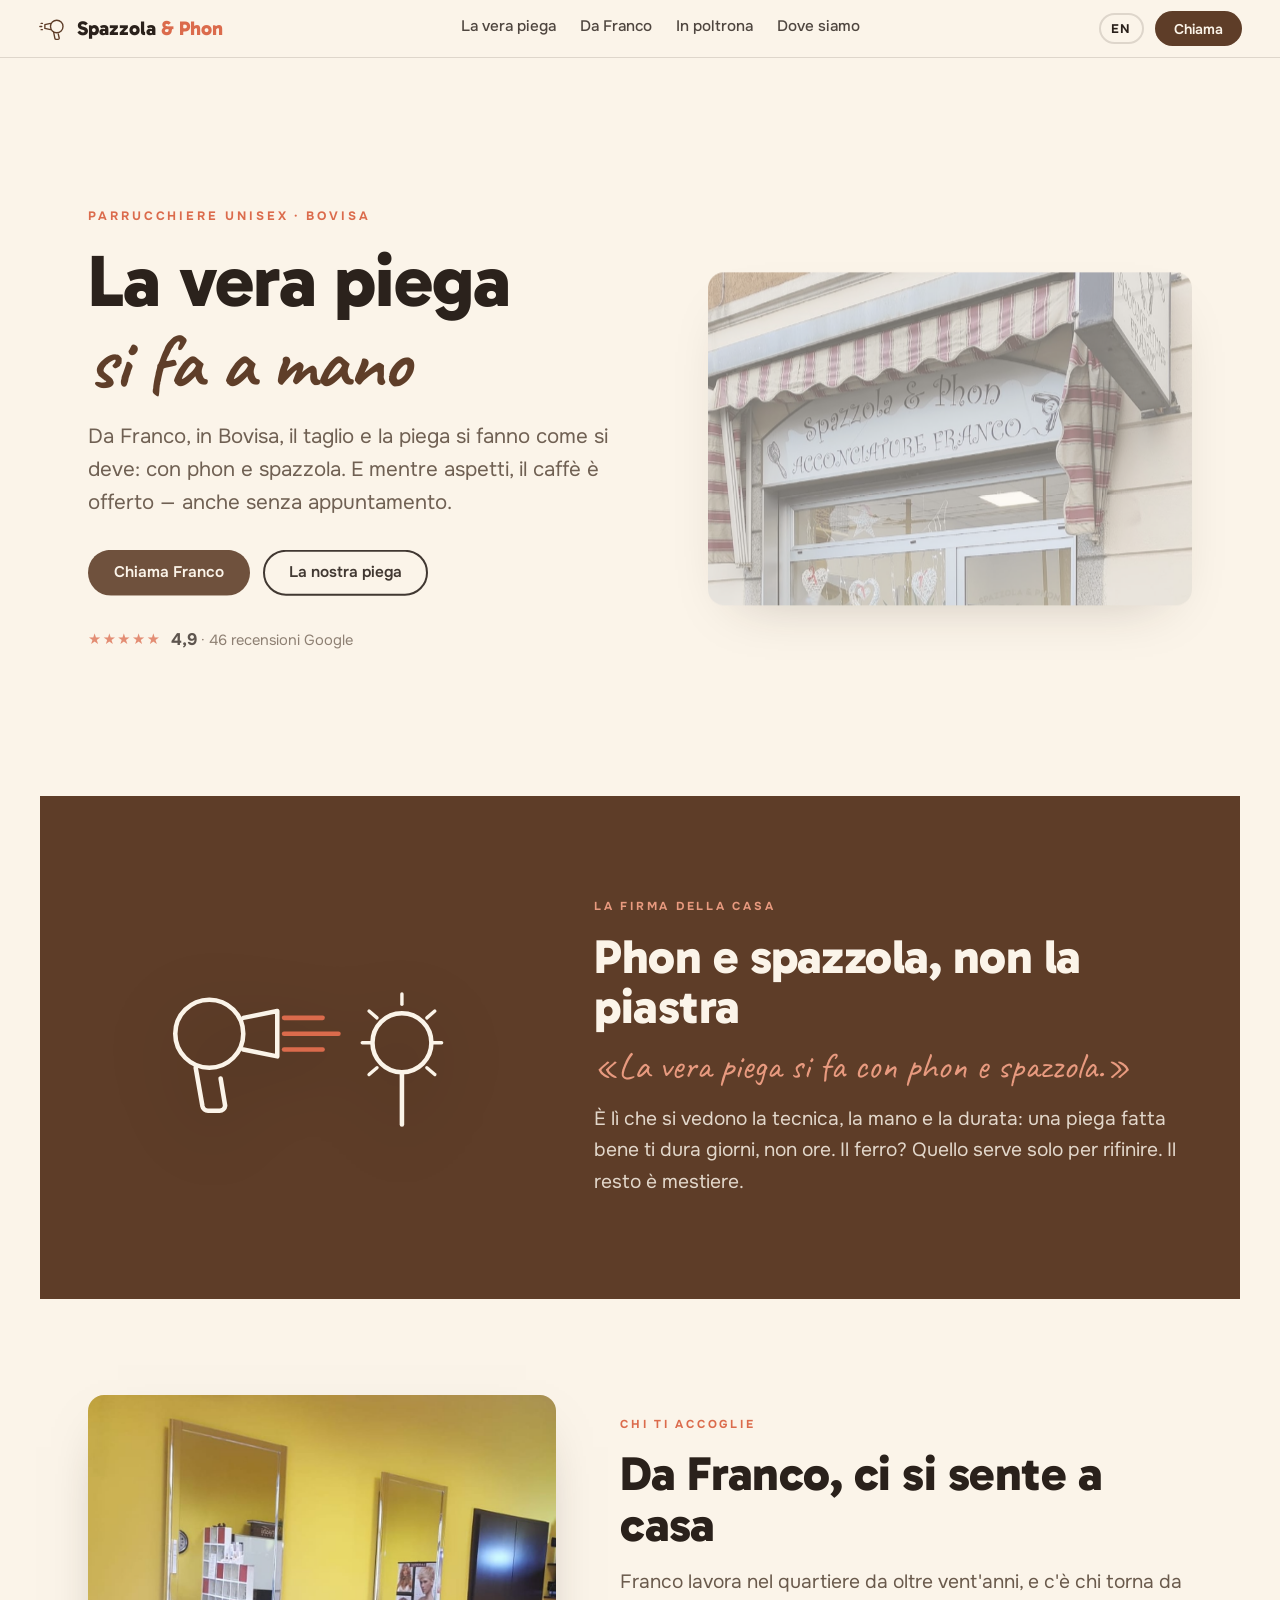
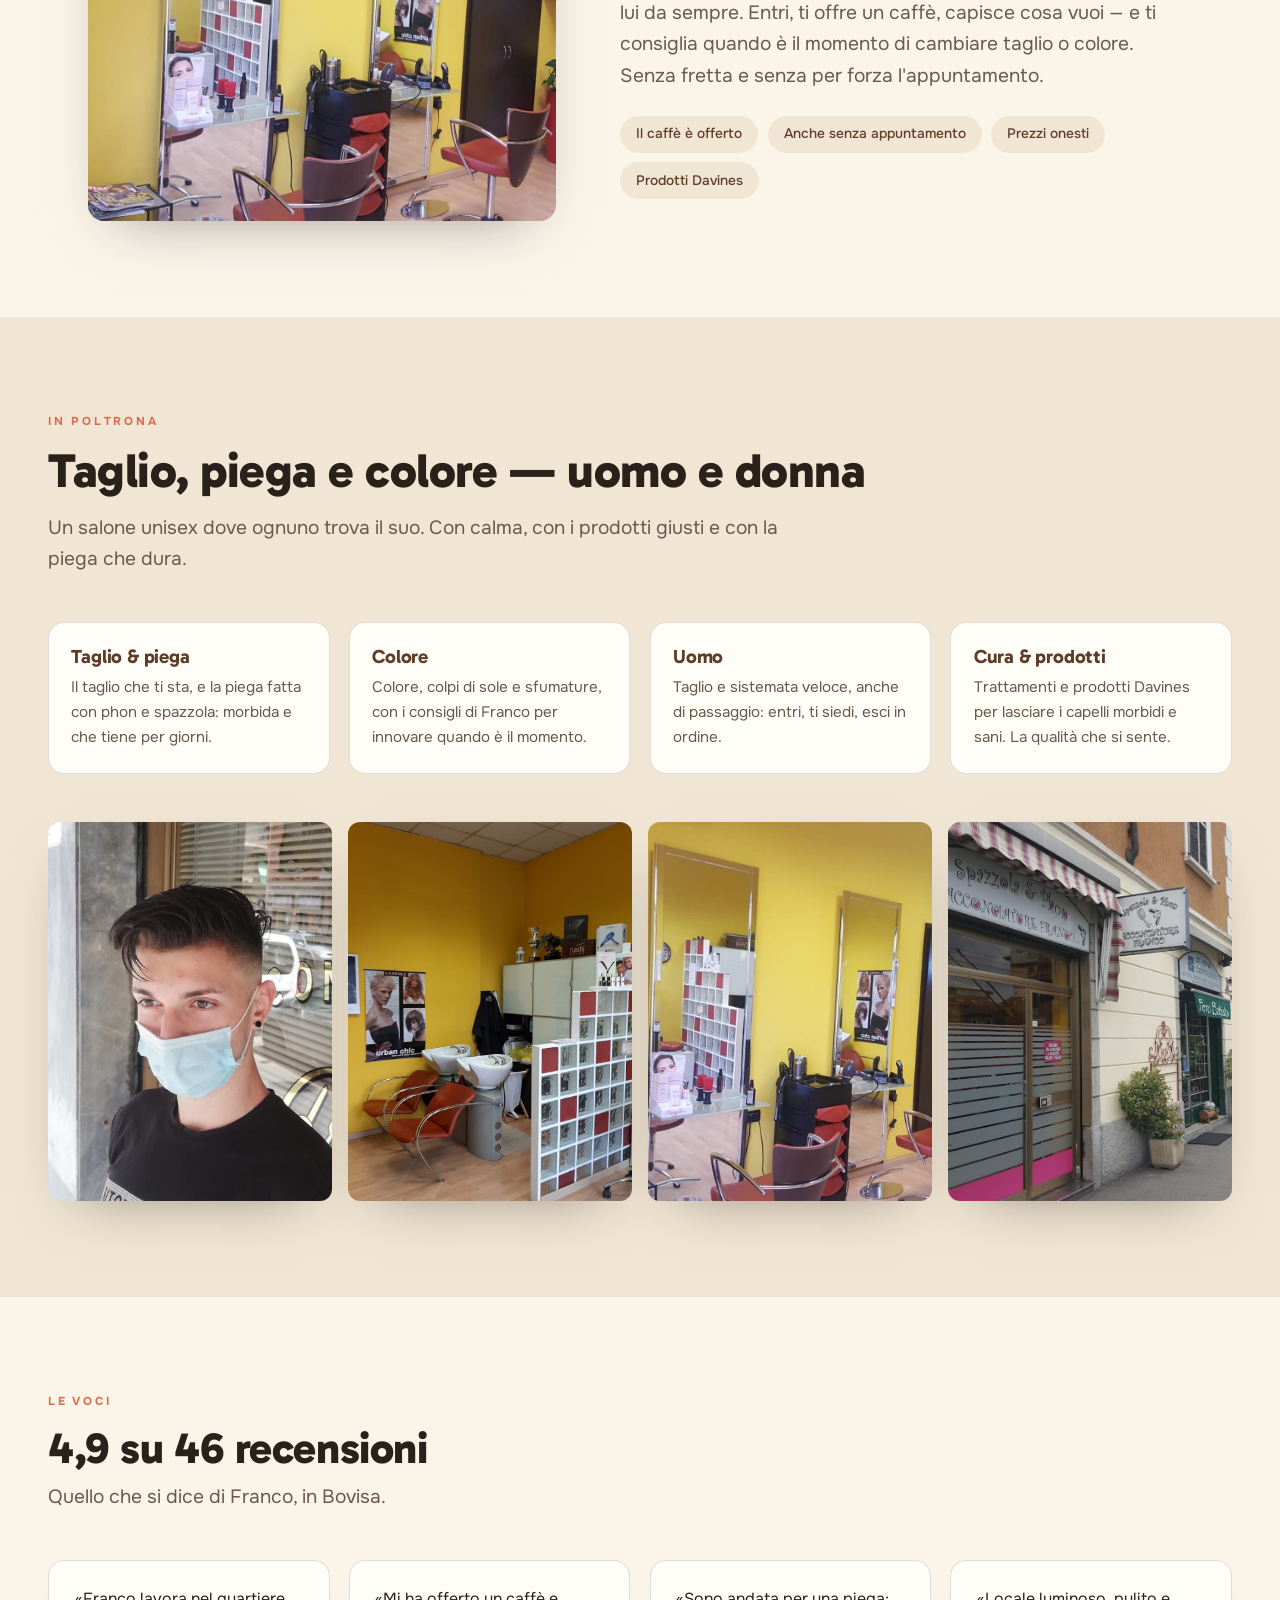
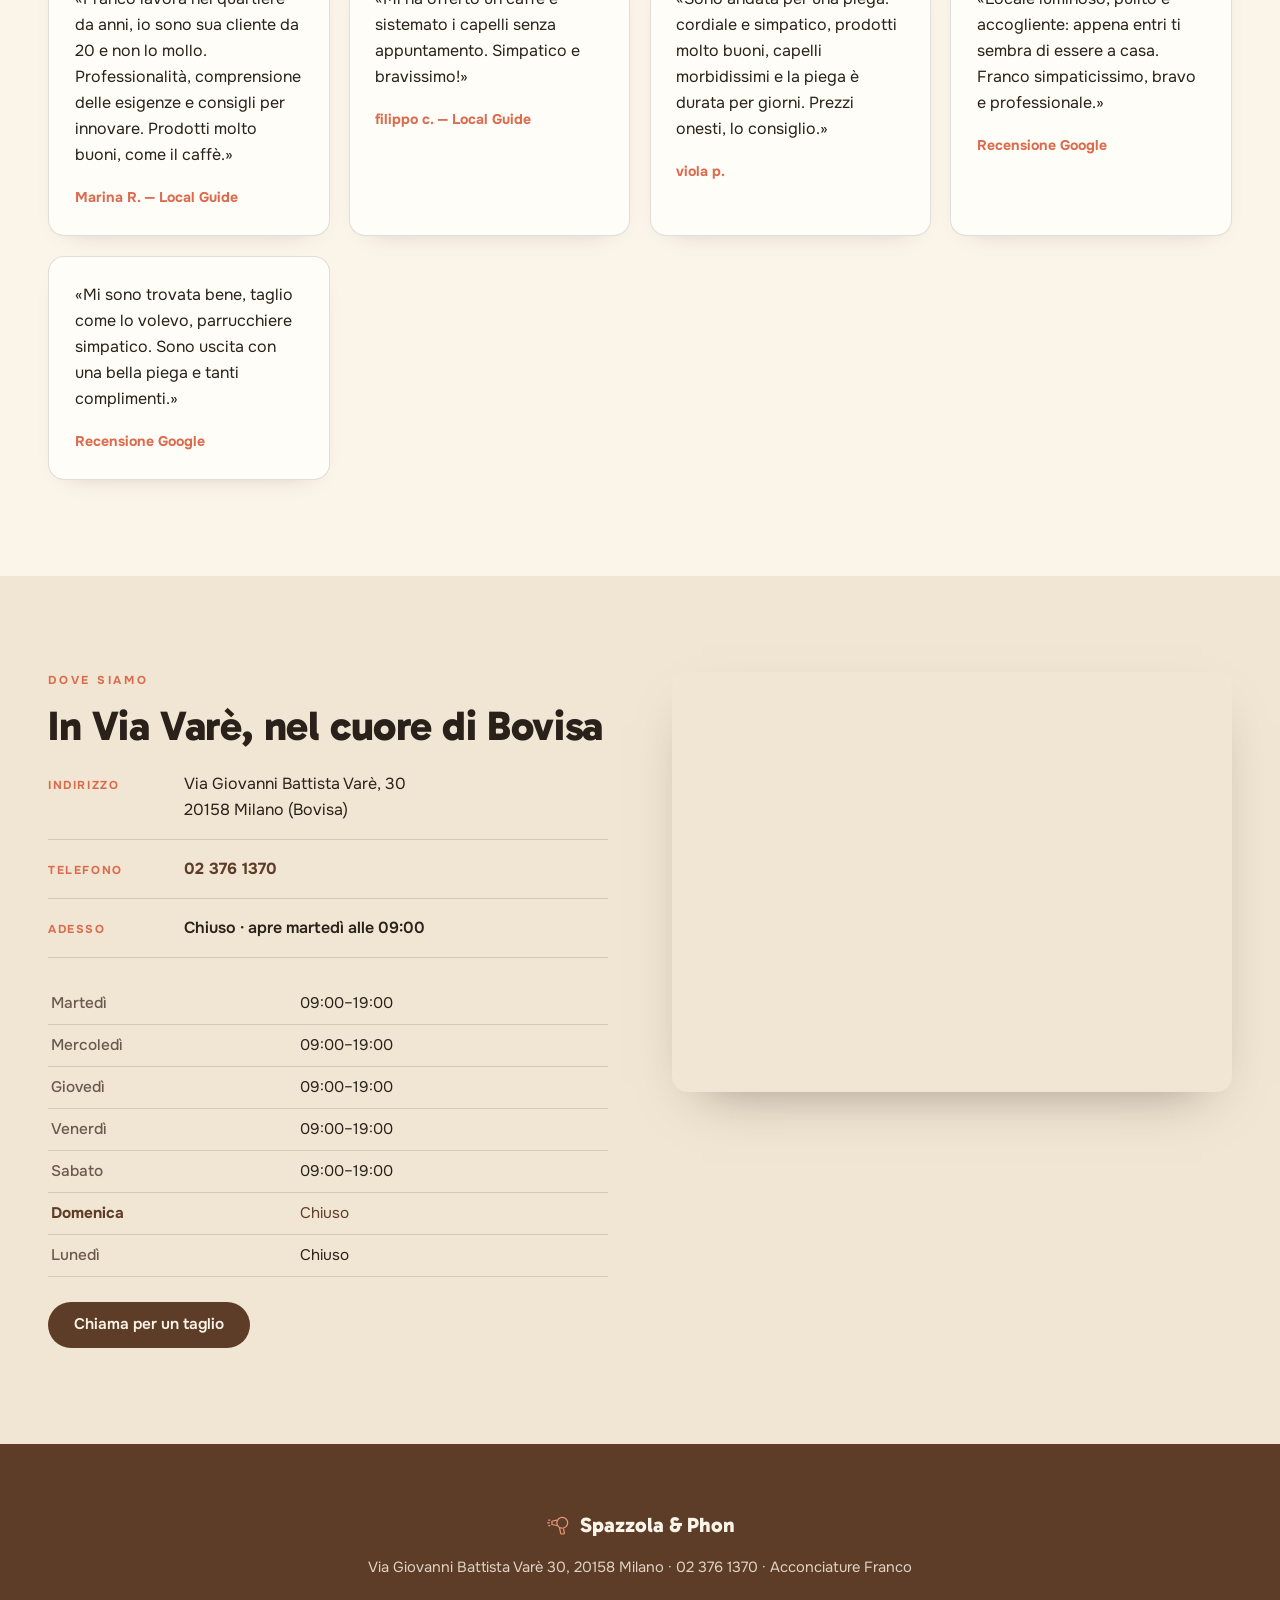
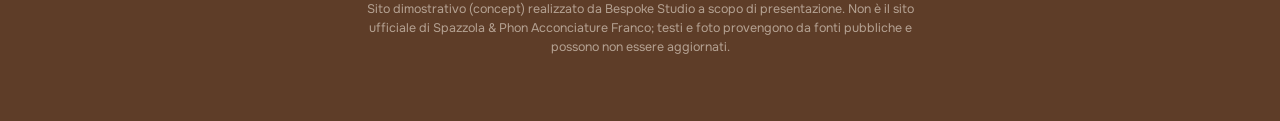
==== index.html @ 729c8039 "Spazzola & Phon Acconciature Franco — parrucchiere Bovisa (concept demo) La vera piega si fa con pho" ====
<!doctype html>
<html lang="it">
<head>
<meta charset="utf-8">
<meta name="viewport" content="width=device-width, initial-scale=1">
<title>Spazzola & Phon — Acconciature Franco · parrucchiere in Bovisa</title>
<meta name="description" content="Da Franco, in Bovisa: la vera piega si fa con phon e spazzola. Taglio, piega e colore uomo e donna, prodotti Davines, un caffè offerto e nessun bisogno di appuntamento. Via Varè 30, Milano.">
<meta name="theme-color" content="#5E3D28">
<link rel="canonical" href="https://rotenzark.github.io/spazzola-e-phon/">
<link rel="icon" href="img/favicon.svg" type="image/svg+xml">
<link rel="icon" href="img/favicon-32.png" sizes="32x32">
<link rel="apple-touch-icon" href="img/apple-touch-icon.png">
<meta property="og:type" content="business.business">
<meta property="og:title" content="Spazzola & Phon — Acconciature Franco">
<meta property="og:description" content="La vera piega si fa con phon e spazzola. Taglio, piega e colore in Bovisa, con un caffè offerto.">
<meta property="og:image" content="img/og-image.jpg">
<meta property="og:locale" content="it_IT">
<script type="application/ld+json">
{
  "@context":"https://schema.org","@type":"HairSalon","name":"Spazzola & Phon Acconciature Franco",
  "description":"Salone da parrucchiere unisex in Bovisa: taglio, piega e colore, prodotti Davines. La vera piega fatta con phon e spazzola.",
  "url":"https://rotenzark.github.io/spazzola-e-phon/","telephone":"+390237611370","image":"https://rotenzark.github.io/spazzola-e-phon/img/og-image.jpg","priceRange":"€€",
  "address":{"@type":"PostalAddress","streetAddress":"Via Giovanni Battista Varè 30","addressLocality":"Milano","postalCode":"20158","addressCountry":"IT"},
  "aggregateRating":{"@type":"AggregateRating","ratingValue":"4.9","reviewCount":"46"},
  "openingHoursSpecification":[{"@type":"OpeningHoursSpecification","dayOfWeek":["Tuesday","Wednesday","Thursday","Friday","Saturday"],"opens":"09:00","closes":"19:00"}]
}
</script>
<link rel="preconnect" href="https://fonts.googleapis.com">
<link rel="preconnect" href="https://fonts.gstatic.com" crossorigin>
<link href="https://fonts.googleapis.com/css2?family=Gabarito:wght@500;600;700;800&family=Caveat:wght@600;700&family=Onest:wght@400;500;600&display=swap" rel="stylesheet">
<link rel="stylesheet" href="css/styles.css?v=1">
</head>
<body>

<!-- INTRO -->
<div id="intro" class="intro" aria-hidden="true">
  <div class="intro__inner">
    <svg class="intro__phon" viewBox="0 0 48 48" fill="none" stroke="currentColor" stroke-width="1.8" stroke-linecap="round" stroke-linejoin="round" aria-hidden="true"><circle cx="30" cy="20" r="10"/><path d="M20 15 l-9 2 v6 l9 2"/><path d="M25 29 l2 10 a2 2 0 0 0 2 1.6 h3 a2 2 0 0 0 2 -1.8 l-1.6 -7"/><path d="M7 15 h-2 M6 20 h-3 M7 25 h-2"/></svg>
    <span class="intro__word">Spazzola &amp; Phon</span>
    <span class="intro__sub">Acconciature Franco · Bovisa</span>
  </div>
</div>

<!-- HEADER -->
<header class="site-header">
  <a class="brand" href="#top" aria-label="Spazzola & Phon — home">
    <svg class="brand__mark" viewBox="0 0 48 48" fill="none" stroke="currentColor" stroke-width="2.2" stroke-linecap="round" stroke-linejoin="round" aria-hidden="true"><circle cx="30" cy="20" r="10"/><path d="M20 15 l-9 2 v6 l9 2"/><path d="M25 29 l2 10 a2 2 0 0 0 2 1.6 h3 a2 2 0 0 0 2 -1.8 l-1.6 -7"/><path d="M7 15 h-2 M6 20 h-3 M7 25 h-2"/></svg>
    <span class="brand__name">Spazzola <em>&amp; Phon</em></span>
  </a>
  <nav id="mainNav" class="site-nav" aria-label="Principale">
    <a href="#piega" data-i18n="nav.piega">La vera piega</a>
    <a href="#franco" data-i18n="nav.franco">Da Franco</a>
    <a href="#poltrona" data-i18n="nav.poltrona">In poltrona</a>
    <a href="#dove" data-i18n="nav.dove">Dove siamo</a>
  </nav>
  <div class="site-header__actions">
    <button id="langToggle" class="lang" type="button" aria-label="Switch to English">EN</button>
    <a class="btn btn--primary" href="tel:+390237611370" data-i18n="cta.chiama">Chiama</a>
    <button id="burger" class="burger" type="button" aria-label="Menu" aria-controls="mainNav" aria-expanded="false"><span></span><span></span><span></span></button>
  </div>
</header>

<main id="top">

  <!-- HERO -->
  <section class="hero" aria-labelledby="hero-title">
    <div class="hero__text">
      <p class="hero__eyebrow reveal-hero" data-i18n="hero.eyebrow">Parrucchiere unisex · Bovisa</p>
      <h1 id="hero-title" class="hero__title reveal-hero">
        <span data-i18n="hero.t1">La vera piega</span>
        <em data-i18n="hero.t2">si fa a mano</em>
      </h1>
      <p class="hero__lead reveal-hero" data-i18n="hero.lead">Da Franco, in Bovisa, il taglio e la piega si fanno come si deve: con phon e spazzola. E mentre aspetti, il caffè è offerto — anche senza appuntamento.</p>
      <div class="hero__cta reveal-hero">
        <a class="btn btn--primary" href="tel:+390237611370" data-i18n="hero.cta1">Chiama Franco</a>
        <a class="btn btn--ghost" href="#piega" data-i18n="hero.cta2">La nostra piega</a>
      </div>
      <div class="hero__badge reveal-hero" aria-label="Valutazione Google 4,9 su 5">
        <span class="hero__stars" aria-hidden="true">★★★★★</span>
        <span><strong>4,9</strong> · 46 recensioni Google</span>
      </div>
    </div>
    <figure class="hero__photo reveal-hero">
      <img src="img/hero.jpg" alt="La facciata di Spazzola & Phon Acconciature Franco, con la tendina a righe" width="1600" height="1050">
    </figure>
  </section>

  <!-- LA VERA PIEGA — firma -->
  <section id="piega" class="piega" aria-labelledby="piega-title">
    <div class="piega__art" aria-hidden="true">
      <svg class="tools" viewBox="0 0 300 200" role="img">
        <!-- spazzola (round brush) a destra -->
        <g class="tools__brush" fill="none" stroke="var(--cream)" stroke-width="4" stroke-linecap="round" stroke-linejoin="round">
          <circle cx="232" cy="96" r="26"/>
          <path d="M232 122 l0 46"/>
          <g stroke-width="3">
            <path d="M232 62 v-9"/><path d="M254 74 l7 -6"/><path d="M258 96 h9"/><path d="M254 118 l7 6"/><path d="M210 74 l-7 -6"/><path d="M206 96 h-9"/><path d="M210 118 l-7 6"/>
          </g>
        </g>
        <!-- phon (hair dryer) a sinistra -->
        <g class="tools__phon" fill="none" stroke="var(--cream)" stroke-width="4" stroke-linecap="round" stroke-linejoin="round">
          <circle cx="62" cy="88" r="30"/>
          <path d="M92 74 l30 -6 v40 l-30 -6"/>
          <path d="M50 118 l6 34 a5 5 0 0 0 5 4 h10 a5 5 0 0 0 5 -4.5 l-4 -24"/>
        </g>
        <!-- airflow dal phon verso la spazzola -->
        <g class="tools__air" fill="none" stroke="var(--coral)" stroke-width="4" stroke-linecap="round">
          <path d="M128 74 h34"/><path d="M128 88 h48"/><path d="M128 102 h34"/>
        </g>
      </svg>
    </div>
    <div class="piega__text">
      <p class="kicker reveal" data-i18n="piega.kicker">La firma della casa</p>
      <h2 id="piega-title" class="reveal" data-i18n="piega.title">Phon e spazzola, non la piastra</h2>
      <p class="script reveal" data-i18n="piega.script">«La vera piega si fa con phon e spazzola.»</p>
      <p class="lead reveal" data-i18n="piega.lead">È lì che si vedono la tecnica, la mano e la durata: una piega fatta bene ti dura giorni, non ore. Il ferro? Quello serve solo per rifinire. Il resto è mestiere.</p>
    </div>
  </section>

  <!-- DA FRANCO -->
  <section id="franco" class="franco" aria-labelledby="franco-title">
    <figure class="franco__photo reveal">
      <img src="img/interno.jpg" alt="L'interno del salone di Franco, con le poltrone e gli specchi" width="1120" height="1000">
    </figure>
    <div class="franco__text">
      <p class="kicker reveal" data-i18n="franco.kicker">Chi ti accoglie</p>
      <h2 id="franco-title" class="reveal" data-i18n="franco.title">Da Franco, ci si sente a casa</h2>
      <p class="lead reveal" data-i18n="franco.lead">Franco lavora nel quartiere da oltre vent'anni, e c'è chi torna da lui da sempre. Entri, ti offre un caffè, capisce cosa vuoi — e ti consiglia quando è il momento di cambiare taglio o colore. Senza fretta e senza per forza l'appuntamento.</p>
      <ul class="franco__pills reveal" aria-hidden="true">
        <span>Il caffè è offerto</span><span>Anche senza appuntamento</span><span>Prezzi onesti</span><span>Prodotti Davines</span>
      </ul>
    </div>
  </section>

  <!-- IN POLTRONA -->
  <section id="poltrona" class="poltrona" aria-labelledby="poltrona-title">
    <div class="poltrona__head">
      <p class="kicker reveal" data-i18n="poltrona.kicker">In poltrona</p>
      <h2 id="poltrona-title" class="reveal" data-i18n="poltrona.title">Taglio, piega e colore — uomo e donna</h2>
      <p class="lead reveal" data-i18n="poltrona.lead">Un salone unisex dove ognuno trova il suo. Con calma, con i prodotti giusti e con la piega che dura.</p>
    </div>
    <div class="poltrona__grid">
      <article class="serv reveal">
        <h3 data-i18n="poltrona.s1t">Taglio &amp; piega</h3>
        <p data-i18n="poltrona.s1">Il taglio che ti sta, e la piega fatta con phon e spazzola: morbida e che tiene per giorni.</p>
      </article>
      <article class="serv reveal">
        <h3 data-i18n="poltrona.s2t">Colore</h3>
        <p data-i18n="poltrona.s2">Colore, colpi di sole e sfumature, con i consigli di Franco per innovare quando è il momento.</p>
      </article>
      <article class="serv reveal">
        <h3 data-i18n="poltrona.s3t">Uomo</h3>
        <p data-i18n="poltrona.s3">Taglio e sistemata veloce, anche di passaggio: entri, ti siedi, esci in ordine.</p>
      </article>
      <article class="serv reveal">
        <h3 data-i18n="poltrona.s4t">Cura &amp; prodotti</h3>
        <p data-i18n="poltrona.s4">Trattamenti e prodotti Davines per lasciare i capelli morbidi e sani. La qualità che si sente.</p>
      </article>
    </div>
    <div class="poltrona__gallery">
      <button class="shot reveal" data-full="img/lavoro.jpg"><img src="img/lavoro.jpg" alt="Un cliente con il taglio appena fatto" width="1000" height="1180"></button>
      <button class="shot reveal" data-full="img/salone.jpg"><img src="img/salone.jpg" alt="Il salone: lavatesta e prodotti" width="1040" height="1120"></button>
      <button class="shot reveal" data-full="img/interno.jpg"><img src="img/interno.jpg" alt="L'interno con le poltrone" width="1120" height="1000"></button>
      <button class="shot reveal" data-full="img/via.jpg"><img src="img/via.jpg" alt="La vetrina del salone in Via Varè" width="1300" height="900"></button>
    </div>
  </section>

  <!-- RECENSIONI -->
  <section id="recensioni" class="reviews" aria-labelledby="rev-title">
    <div class="reviews__head">
      <p class="kicker reveal" data-i18n="rev.kicker">Le voci</p>
      <h2 id="rev-title" class="reveal" data-i18n="rev.title">4,9 su 46 recensioni</h2>
      <p class="lead reveal" data-i18n="rev.lead">Quello che si dice di Franco, in Bovisa.</p>
    </div>
    <div class="reviews__grid">
      <blockquote class="review reveal">
        <p>«Franco lavora nel quartiere da anni, io sono sua cliente da 20 e non lo mollo. Professionalità, comprensione delle esigenze e consigli per innovare. Prodotti molto buoni, come il caffè.»</p>
        <cite>Marina R. — Local Guide</cite>
      </blockquote>
      <blockquote class="review reveal">
        <p>«Mi ha offerto un caffè e sistemato i capelli senza appuntamento. Simpatico e bravissimo!»</p>
        <cite>filippo c. — Local Guide</cite>
      </blockquote>
      <blockquote class="review reveal">
        <p>«Sono andata per una piega: cordiale e simpatico, prodotti molto buoni, capelli morbidissimi e la piega è durata per giorni. Prezzi onesti, lo consiglio.»</p>
        <cite>viola p.</cite>
      </blockquote>
      <blockquote class="review reveal">
        <p>«Locale luminoso, pulito e accogliente: appena entri ti sembra di essere a casa. Franco simpaticissimo, bravo e professionale.»</p>
        <cite>Recensione Google</cite>
      </blockquote>
      <blockquote class="review reveal">
        <p>«Mi sono trovata bene, taglio come lo volevo, parrucchiere simpatico. Sono uscita con una bella piega e tanti complimenti.»</p>
        <cite>Recensione Google</cite>
      </blockquote>
    </div>
  </section>

  <!-- DOVE -->
  <section id="dove" class="dove" aria-labelledby="dove-title">
    <div class="dove__info">
      <p class="kicker reveal" data-i18n="dove.kicker">Dove siamo</p>
      <h2 id="dove-title" class="reveal" data-i18n="dove.title">In Via Varè, nel cuore di Bovisa</h2>
      <ul class="dove__rows reveal">
        <li><span class="dove__lab" data-i18n="dove.addr">Indirizzo</span><span>Via Giovanni Battista Varè, 30<br>20158 Milano (Bovisa)</span></li>
        <li><span class="dove__lab" data-i18n="dove.tel">Telefono</span><span><a href="tel:+390237611370">02 376 1370</a></span></li>
        <li><span class="dove__lab" data-i18n="dove.status">Adesso</span><span id="orarioStato" class="dove__status">—</span></li>
      </ul>
      <table class="hours reveal" aria-label="Orari di apertura">
        <tbody>
          <tr data-day="2"><th data-i18n="d.mar">Martedì</th><td>09:00–19:00</td></tr>
          <tr data-day="3"><th data-i18n="d.mer">Mercoledì</th><td>09:00–19:00</td></tr>
          <tr data-day="4"><th data-i18n="d.gio">Giovedì</th><td>09:00–19:00</td></tr>
          <tr data-day="5"><th data-i18n="d.ven">Venerdì</th><td>09:00–19:00</td></tr>
          <tr data-day="6"><th data-i18n="d.sab">Sabato</th><td>09:00–19:00</td></tr>
          <tr data-day="0"><th data-i18n="d.dom">Domenica</th><td data-i18n="d.chiuso">Chiuso</td></tr>
          <tr data-day="1"><th data-i18n="d.lun">Lunedì</th><td data-i18n="d.chiuso2">Chiuso</td></tr>
        </tbody>
      </table>
      <div class="dove__cta reveal">
        <a class="btn btn--primary" href="tel:+390237611370" data-i18n="dove.call">Chiama per un taglio</a>
      </div>
    </div>
    <div class="dove__map reveal">
      <iframe title="Mappa — Spazzola & Phon, Via Giovanni Battista Varè 30, Milano" src="https://www.google.com/maps?q=Spazzola+e+Phon+Acconciature+Franco+Via+Giovanni+Battista+Var%C3%A8+30+Milano&output=embed" loading="lazy" referrerpolicy="no-referrer-when-downgrade"></iframe>
    </div>
  </section>
</main>

<footer class="site-footer">
  <div class="site-footer__brand">
    <svg class="brand__mark" viewBox="0 0 48 48" fill="none" stroke="currentColor" stroke-width="2.2" stroke-linecap="round" stroke-linejoin="round" aria-hidden="true"><circle cx="30" cy="20" r="10"/><path d="M20 15 l-9 2 v6 l9 2"/><path d="M25 29 l2 10 a2 2 0 0 0 2 1.6 h3 a2 2 0 0 0 2 -1.8 l-1.6 -7"/><path d="M7 15 h-2 M6 20 h-3 M7 25 h-2"/></svg>
    <span>Spazzola &amp; Phon</span>
  </div>
  <p class="site-footer__addr">Via Giovanni Battista Varè 30, 20158 Milano · 02 376 1370 · Acconciature Franco</p>
  <p class="site-footer__demo" data-i18n="footer.demo">Sito dimostrativo (concept) realizzato da Bespoke Studio a scopo di presentazione. Non è il sito ufficiale di Spazzola & Phon Acconciature Franco; testi e foto provengono da fonti pubbliche e possono non essere aggiornati.</p>
</footer>

<div id="lightbox" class="lightbox" hidden>
  <button id="lightboxClose" class="lightbox__close" type="button" aria-label="Chiudi">×</button>
  <img id="lightboxImg" src="" alt="">
</div>

<script src="https://cdnjs.cloudflare.com/ajax/libs/gsap/3.12.5/gsap.min.js"></script>
<script src="https://cdnjs.cloudflare.com/ajax/libs/gsap/3.12.5/ScrollTrigger.min.js"></script>
<script src="js/main.js?v=1"></script>
</body>
</html>
---- css/styles.css ----
/* Spazzola & Phon Acconciature Franco — Bespoke Studio · concept demo
   Font: Gabarito (display) + Caveat (accento scritto a mano) + Onest (testo)
   Palette: crema calda + caffè/espresso + corallo (il salone caldo di Franco). */

:root{
  --cream:#FBF4E9;
  --cream-2:#F1E6D3;
  --paper:#FFFDF8;
  --ink:#2A211B;
  --ink-soft:#6A5A4C;
  --coffee:#5E3D28;
  --coffee-2:#6E4A30;
  --coral:#DB6B4C;
  --coral-soft:#E89A7F;
  --line:rgba(42,33,27,.14);
  --line-c:rgba(251,244,233,.18);
  --shadow:0 22px 55px -30px rgba(42,33,27,.5);
  --maxw:1200px;
  --r:16px;
}
*{box-sizing:border-box}
html{scroll-behavior:smooth}
@media (prefers-reduced-motion:reduce){html{scroll-behavior:auto}}
body{margin:0;background:var(--cream);color:var(--ink);font-family:'Onest',system-ui,sans-serif;font-size:clamp(16px,1.02vw,18px);line-height:1.62;-webkit-font-smoothing:antialiased}
img{max-width:100%;display:block}
a{color:inherit}
h1,h2,h3{font-family:'Gabarito',system-ui,sans-serif;font-weight:800;line-height:1.05;margin:0;letter-spacing:-.01em}
.visually-hidden{position:absolute;width:1px;height:1px;padding:0;margin:-1px;overflow:hidden;clip:rect(0 0 0 0);white-space:nowrap;border:0}

.js .reveal,.js .reveal-hero{opacity:0}
.js.reduced-motion .reveal,.js.reduced-motion .reveal-hero,
html:not(.js) .reveal,html:not(.js) .reveal-hero{opacity:1}

.kicker{text-transform:uppercase;letter-spacing:.24em;font-size:.72rem;font-weight:700;color:var(--coral);margin:0 0 .9rem}
.lead{font-size:clamp(1.05rem,1.5vw,1.26rem);color:var(--ink-soft);max-width:60ch;margin:0}
.script{font-family:'Caveat',cursive;font-size:clamp(1.6rem,3vw,2.3rem);color:var(--coral);line-height:1.15;margin:0 0 1rem}
section{position:relative}

.btn{display:inline-flex;align-items:center;justify-content:center;gap:.5rem;font-weight:600;font-size:.96rem;padding:.82rem 1.5rem;border-radius:999px;border:2px solid transparent;text-decoration:none;cursor:pointer;transition:transform .18s ease,background .2s,color .2s,border-color .2s;line-height:1;font-family:inherit}
.btn--primary{background:var(--coffee);color:var(--cream)}
.btn--primary:hover{background:var(--coral);transform:translateY(-2px)}
.btn--ghost{background:transparent;border-color:currentColor;color:inherit}
.btn--ghost:hover{transform:translateY(-2px)}

/* intro */
.intro{position:fixed;inset:0;z-index:1000;display:grid;place-items:center;background:var(--coffee);color:var(--cream);transition:opacity .6s ease,visibility .6s ease}
.intro.hide{opacity:0;visibility:hidden;pointer-events:none}
.intro__inner{display:grid;justify-items:center;gap:.5rem;text-align:center;padding:1rem}
.intro__phon{width:56px;height:56px;color:var(--coral-soft);animation:phonwiggle 1.8s ease-in-out infinite}
@keyframes phonwiggle{0%,100%{transform:rotate(-6deg)}50%{transform:rotate(4deg)}}
.reduced-motion .intro__phon{animation:none}
.intro__word{font-family:'Gabarito',sans-serif;font-weight:800;font-size:clamp(1.7rem,5vw,2.6rem)}
.intro__sub{font-family:'Caveat',cursive;font-size:1.2rem;color:var(--coral-soft)}

/* header */
.site-header{position:sticky;top:0;z-index:60;display:flex;align-items:center;justify-content:space-between;gap:1rem;padding:.7rem clamp(1rem,4vw,2.4rem);background:var(--cream);color:var(--ink);border-bottom:1px solid var(--line)}
.brand{display:inline-flex;align-items:center;gap:.55rem;text-decoration:none;color:var(--ink)}
.brand__mark{width:30px;height:30px;color:var(--coffee)}
.brand__name{font-family:'Gabarito',sans-serif;font-weight:800;font-size:1.24rem;line-height:1}
.brand__name em{font-style:normal;color:var(--coral)}
.site-nav{display:flex;gap:1.5rem}
.site-nav a{text-decoration:none;color:var(--ink);font-weight:500;font-size:.95rem;opacity:.82;transition:opacity .2s,color .2s;padding-bottom:2px;border-bottom:2px solid transparent}
.site-nav a:hover{opacity:1;color:var(--coffee);border-color:var(--coral)}
.site-header__actions{display:flex;align-items:center;gap:.7rem}
.lang{background:transparent;border:2px solid var(--line);color:var(--ink);border-radius:999px;padding:.32rem .68rem;font-size:.78rem;font-weight:700;letter-spacing:.06em;cursor:pointer;font-family:inherit}
.lang:hover{border-color:var(--coral);color:var(--coffee)}
.site-header__actions .btn{padding:.52rem 1.05rem;font-size:.88rem}
.burger{display:none;flex-direction:column;justify-content:center;gap:5px;width:42px;height:42px;background:transparent;border:2px solid var(--line);border-radius:9px;cursor:pointer}
.burger span{display:block;height:2px;width:18px;margin:0 auto;background:var(--ink)}

/* hero */
.hero{display:grid;grid-template-columns:1.08fr .92fr;gap:clamp(1.6rem,4vw,3.5rem);align-items:center;max-width:var(--maxw);margin:0 auto;padding:clamp(2.4rem,6vw,5rem) clamp(1.2rem,5vw,3rem);min-height:82vh}
.hero__text{min-width:0}
.hero__eyebrow{text-transform:uppercase;letter-spacing:.24em;font-size:.76rem;font-weight:700;color:var(--coral);margin:0 0 1.1rem}
.hero__title{font-size:clamp(2.5rem,6vw,4.6rem);font-weight:800;line-height:1.02}
.hero__title em{display:block;font-style:normal;font-family:'Caveat',cursive;font-weight:700;color:var(--coffee);font-size:1.05em;line-height:.9;margin-top:.1em}
.hero__lead{font-size:clamp(1.06rem,1.6vw,1.28rem);color:var(--ink-soft);max-width:48ch;margin:1.4rem 0 0}
.hero__cta{display:flex;flex-wrap:wrap;gap:.8rem;margin-top:1.8rem}
.hero__badge{display:inline-flex;align-items:center;gap:.6rem;margin-top:1.7rem;font-size:.92rem;color:var(--ink-soft)}
.hero__stars{color:var(--coral);letter-spacing:.1em}
.hero__badge strong{font-size:1.05rem;color:var(--ink)}
.hero__photo{margin:0;border-radius:var(--r);overflow:hidden;box-shadow:var(--shadow)}
.hero__photo img{width:100%;height:100%;object-fit:cover;aspect-ratio:16/11}

/* LA VERA PIEGA (dark coffee, firma) */
.piega{background:var(--coffee);color:var(--cream);display:grid;grid-template-columns:.85fr 1.15fr;gap:clamp(2rem,5vw,4rem);align-items:center;max-width:var(--maxw);margin:0 auto;padding:clamp(3.5rem,8vw,6.5rem) clamp(1.2rem,5vw,3rem)}
.piega .kicker{color:var(--coral-soft)}
.piega__art{display:grid;place-items:center}
.tools{width:min(340px,74vw);height:auto;filter:drop-shadow(0 16px 34px rgba(0,0,0,.32))}
.piega__text h2{font-size:clamp(1.9rem,4vw,3rem);color:var(--cream);margin-bottom:.8rem}
.piega__text .script{color:var(--coral-soft)}
.piega__text .lead{color:rgba(251,244,233,.84)}

/* DA FRANCO */
.franco{display:grid;grid-template-columns:.9fr 1.1fr;gap:clamp(2rem,5vw,4rem);align-items:center;max-width:var(--maxw);margin:0 auto;padding:clamp(3.5rem,8vw,6rem) clamp(1.2rem,5vw,3rem)}
.franco__photo{margin:0;border-radius:var(--r);overflow:hidden;box-shadow:var(--shadow)}
.franco__photo img{width:100%;height:100%;object-fit:cover;aspect-ratio:11/10}
.franco__text h2{font-size:clamp(1.9rem,4vw,3rem);margin-bottom:1rem}
.franco__pills{list-style:none;display:flex;flex-wrap:wrap;gap:.6rem;margin:1.6rem 0 0;padding:0}
.franco__pills span{background:var(--cream-2);border-radius:999px;padding:.45rem 1rem;font-size:.86rem;font-weight:500;color:var(--coffee)}

/* IN POLTRONA */
.poltrona{background:var(--cream-2);padding:clamp(3.5rem,8vw,6rem) clamp(1.2rem,5vw,3rem)}
.poltrona__head{max-width:var(--maxw);margin:0 auto clamp(2rem,4vw,3rem)}
.poltrona__head h2{font-size:clamp(1.9rem,4vw,3rem);margin-bottom:1rem}
.poltrona__grid{max-width:var(--maxw);margin:0 auto clamp(2rem,4vw,3rem);display:grid;grid-template-columns:repeat(4,1fr);gap:1.2rem}
.serv{background:var(--paper);border-radius:var(--r);padding:1.5rem 1.4rem;border:1px solid var(--line)}
.serv h3{font-size:1.2rem;font-weight:700;color:var(--coffee);margin-bottom:.5rem}
.serv p{margin:0;color:var(--ink-soft);font-size:.95rem}
.poltrona__gallery{max-width:var(--maxw);margin:0 auto;display:grid;grid-template-columns:repeat(4,1fr);gap:1rem}
.shot{padding:0;border:0;background:none;cursor:pointer;border-radius:12px;overflow:hidden;box-shadow:var(--shadow)}
.shot img{width:100%;height:100%;object-fit:cover;aspect-ratio:3/4;transition:transform .4s ease}
.shot:hover img{transform:scale(1.05)}

/* reviews */
.reviews{padding:clamp(3.5rem,8vw,6rem) clamp(1.2rem,5vw,3rem)}
.reviews__head{max-width:var(--maxw);margin:0 auto clamp(2rem,4vw,3rem)}
.reviews__head h2{font-size:clamp(1.8rem,3.6vw,2.7rem);margin-bottom:.6rem}
.reviews__grid{max-width:var(--maxw);margin:0 auto;display:grid;grid-template-columns:repeat(auto-fit,minmax(260px,1fr));gap:1.2rem}
.review{margin:0;background:var(--paper);border-radius:var(--r);padding:1.6rem;border:1px solid var(--line);box-shadow:0 10px 26px -22px rgba(42,33,27,.4)}
.review p{margin:0 0 1rem;font-size:1.0rem}
.review cite{font-style:normal;font-weight:700;color:var(--coral);font-size:.88rem}

/* dove */
.dove{background:var(--cream-2);display:grid;grid-template-columns:1fr 1fr;gap:clamp(2rem,5vw,4rem);padding:clamp(3.5rem,8vw,6rem) clamp(1.2rem,5vw,3rem);align-items:start}
.dove__info,.dove__map{max-width:600px;width:100%}
.dove__info{justify-self:end}
.dove__info h2{font-size:clamp(1.8rem,3.6vw,2.6rem);margin-bottom:1.4rem}
.dove__rows{list-style:none;margin:0 0 1.6rem;padding:0;display:grid;gap:1rem}
.dove__rows li{display:grid;grid-template-columns:120px 1fr;gap:1rem;align-items:baseline;border-bottom:1px solid var(--line);padding-bottom:1rem}
.dove__lab{text-transform:uppercase;letter-spacing:.14em;font-size:.72rem;font-weight:700;color:var(--coral)}
.dove__rows a{color:var(--coffee);font-weight:700;text-decoration:none}
.dove__rows a:hover{text-decoration:underline}
.dove__status{font-weight:600}
.hours{width:100%;border-collapse:collapse;margin-bottom:1.6rem;font-size:.96rem}
.hours th,.hours td{text-align:left;padding:.5rem .2rem;border-bottom:1px solid var(--line);font-weight:400}
.hours th{font-weight:500;color:var(--ink-soft)}
.hours .is-today,.hours .is-today th{color:var(--coffee);font-weight:700}
.dove__map{border-radius:var(--r);overflow:hidden;box-shadow:var(--shadow);min-height:420px}
.dove__map iframe{width:100%;height:100%;min-height:420px;border:0;display:block}

/* footer */
.site-footer{background:var(--coffee);color:var(--cream);text-align:center;padding:clamp(2.5rem,6vw,4rem) 1.4rem;display:grid;gap:.9rem;justify-items:center}
.site-footer__brand{display:inline-flex;align-items:center;gap:.5rem;font-family:'Gabarito',sans-serif;font-weight:800;font-size:1.3rem}
.site-footer__brand .brand__mark{width:26px;height:26px;color:var(--coral-soft)}
.site-footer__addr{margin:0;color:rgba(251,244,233,.82);font-size:.92rem}
.site-footer__demo{margin:.4rem auto 0;max-width:70ch;font-size:.78rem;color:rgba(251,244,233,.55);line-height:1.5}

/* lightbox */
.lightbox{position:fixed;inset:0;z-index:200;display:flex;align-items:center;justify-content:center;background:rgba(30,20,14,.9);padding:2rem}
.lightbox[hidden]{display:none!important}
.lightbox img{max-width:92vw;max-height:88vh;border-radius:10px;box-shadow:0 30px 80px rgba(0,0,0,.6)}
.lightbox__close{position:absolute;top:1.2rem;right:1.4rem;width:48px;height:48px;border-radius:50%;border:0;background:rgba(251,244,233,.16);color:var(--cream);font-size:1.8rem;line-height:1;cursor:pointer}
.lightbox__close:hover{background:rgba(251,244,233,.3)}

/* responsive */
@media (max-width:960px){
  .site-nav{position:fixed;inset:0 0 0 auto;width:min(80vw,320px);background:var(--coffee);flex-direction:column;justify-content:center;gap:1.6rem;padding:2rem;transform:translateX(100%);transition:transform .3s ease;z-index:70}
  .site-nav a{color:var(--cream);font-size:1.15rem}
  .site-nav.nav-open{transform:translateX(0)}
  .burger{display:flex}
  .hero,.piega,.franco,.dove{grid-template-columns:1fr}
  .hero__photo,.franco__photo{order:-1}
  .piega__art{order:-1}
  .poltrona__grid{grid-template-columns:1fr 1fr}
  .poltrona__gallery{grid-template-columns:1fr 1fr}
  .dove__info{justify-self:stretch}
  .dove__map{min-height:340px}
}
@media (max-width:560px){
  .site-header__actions .btn--primary{display:none}
  .poltrona__grid{grid-template-columns:1fr 1fr}
  .dove__rows li{grid-template-columns:1fr}
}
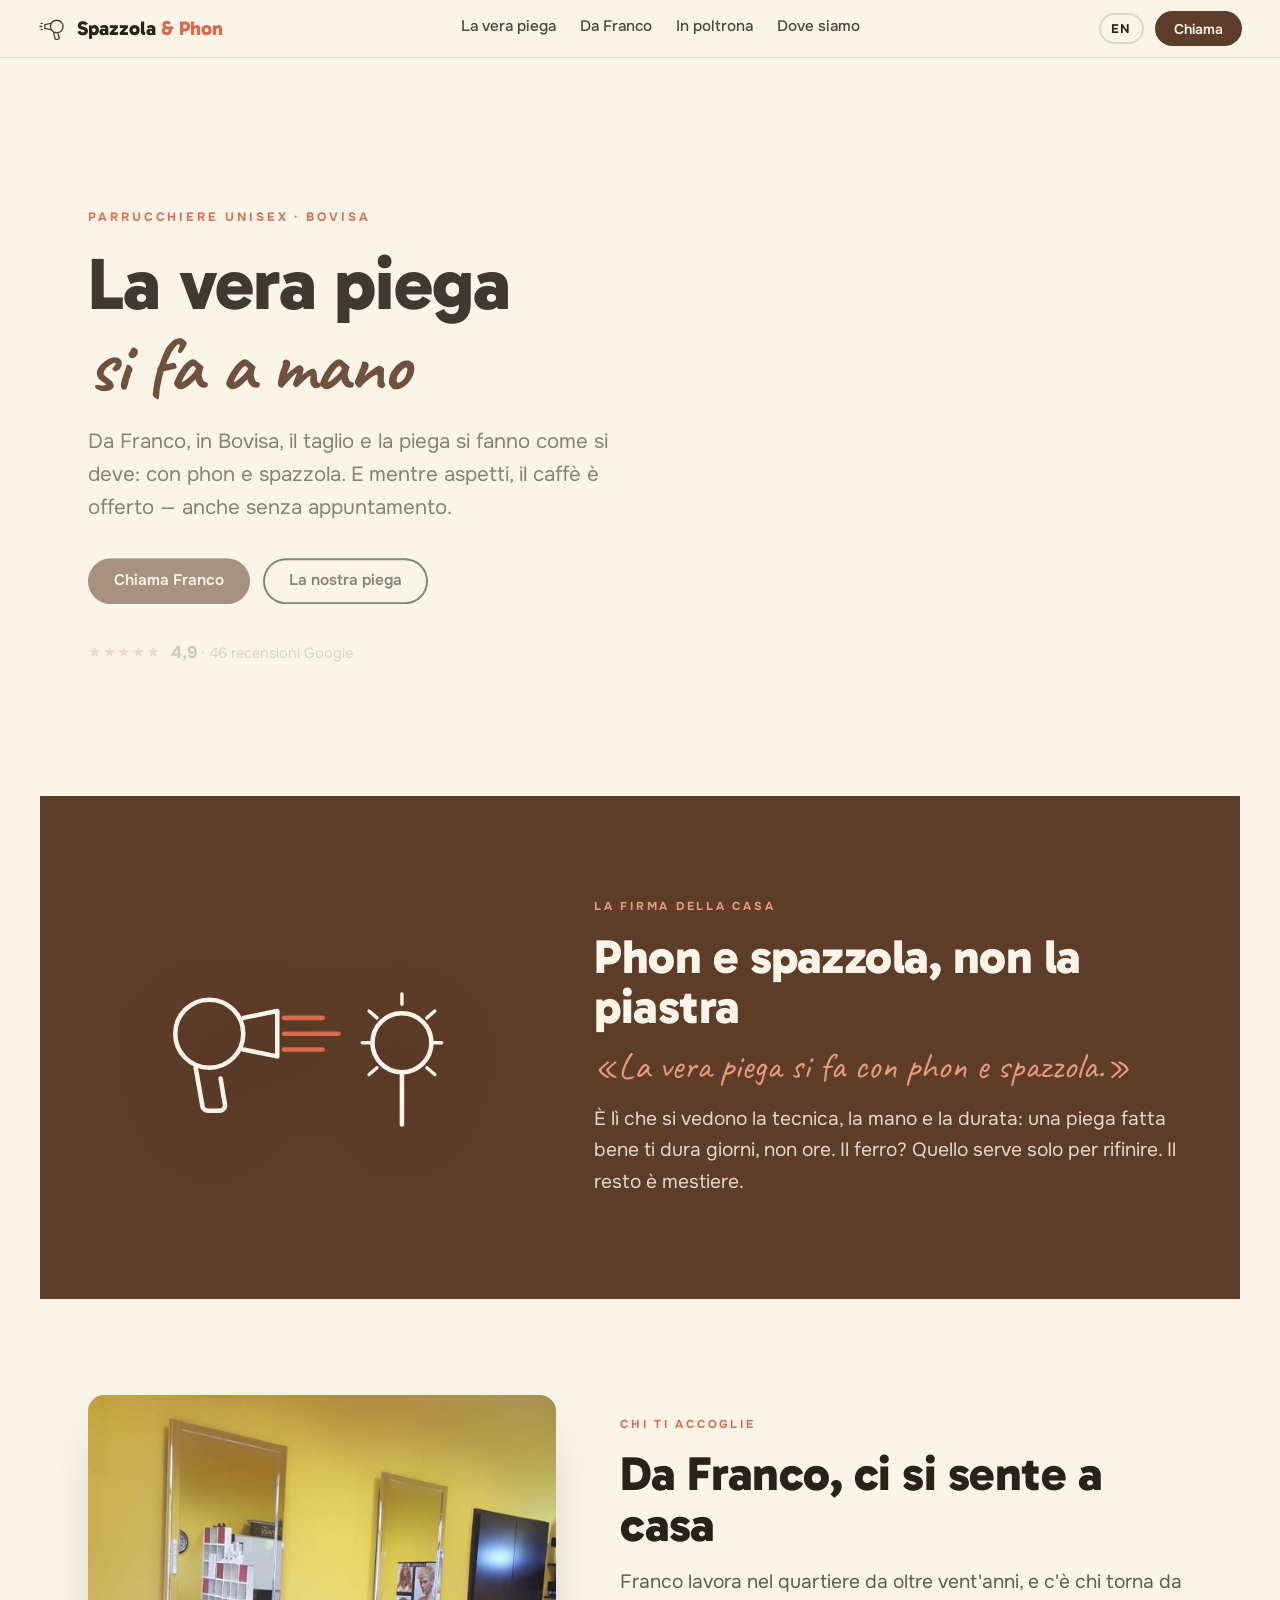
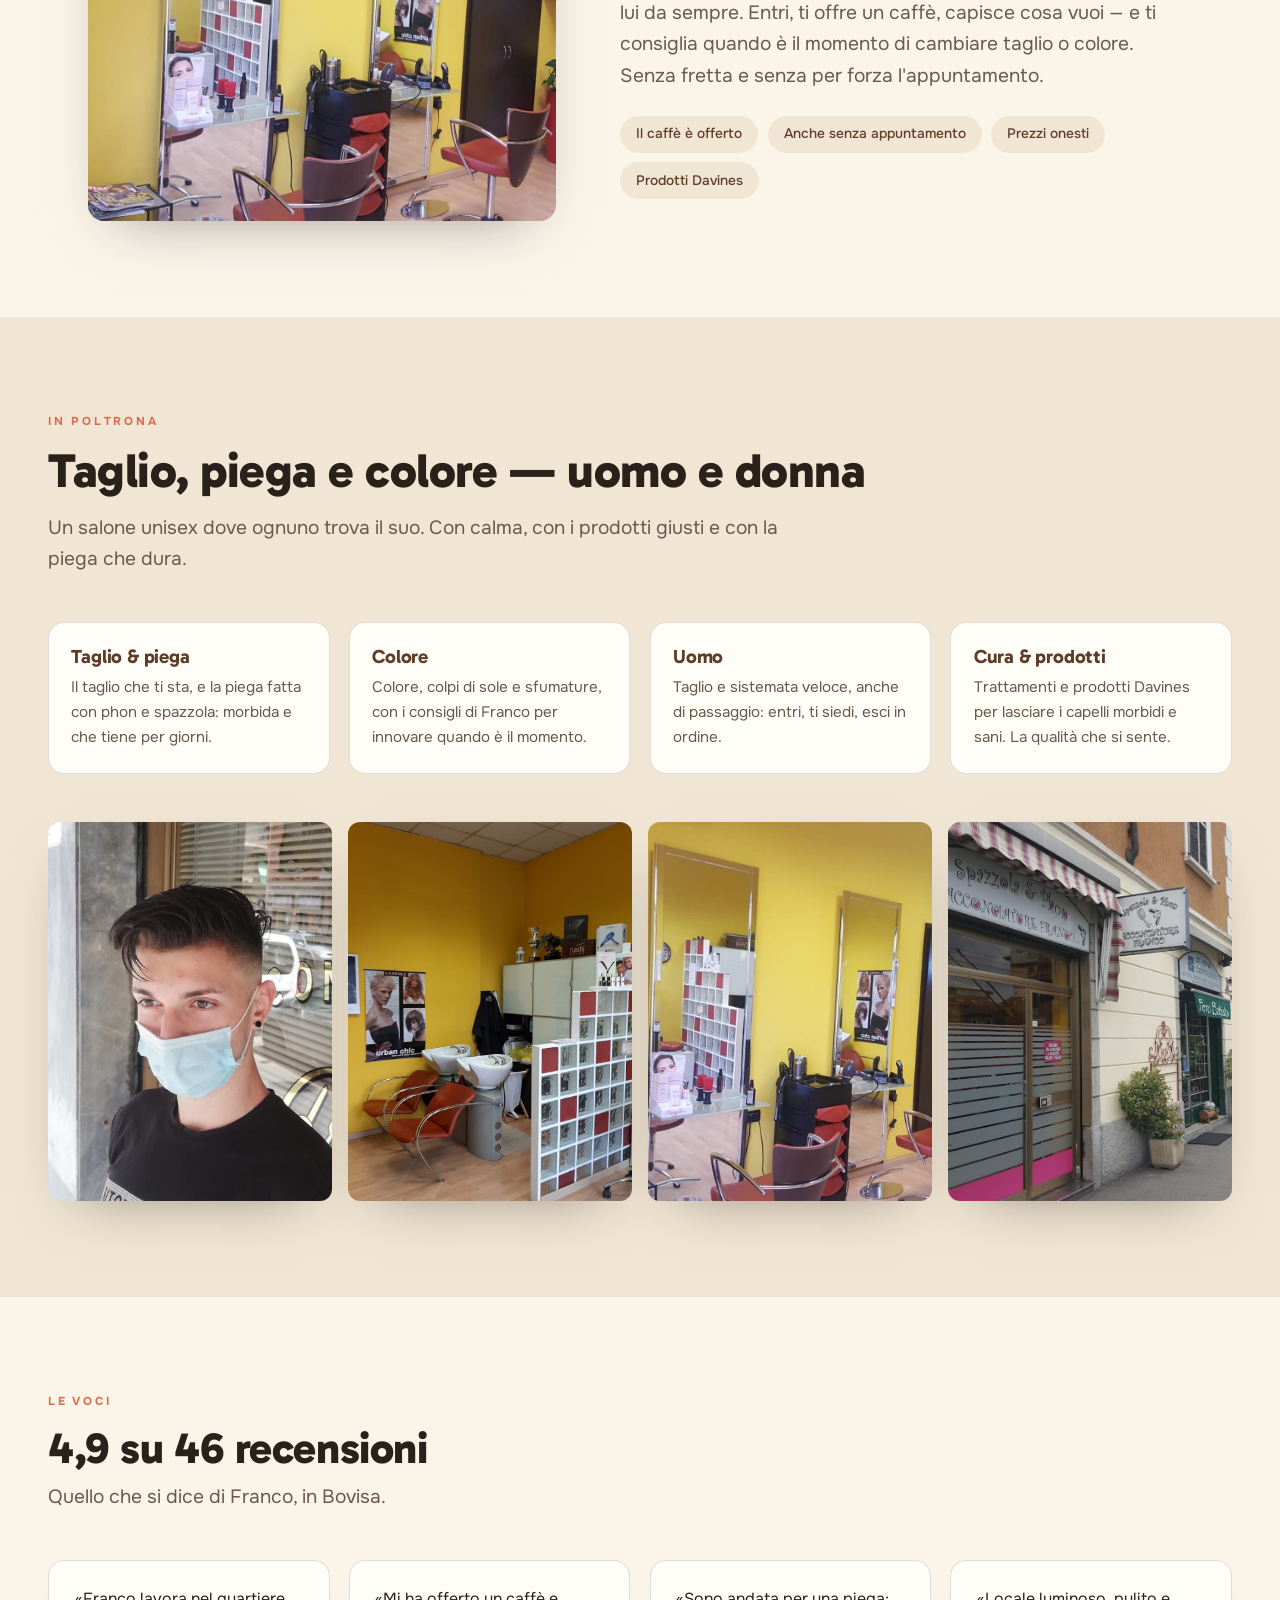
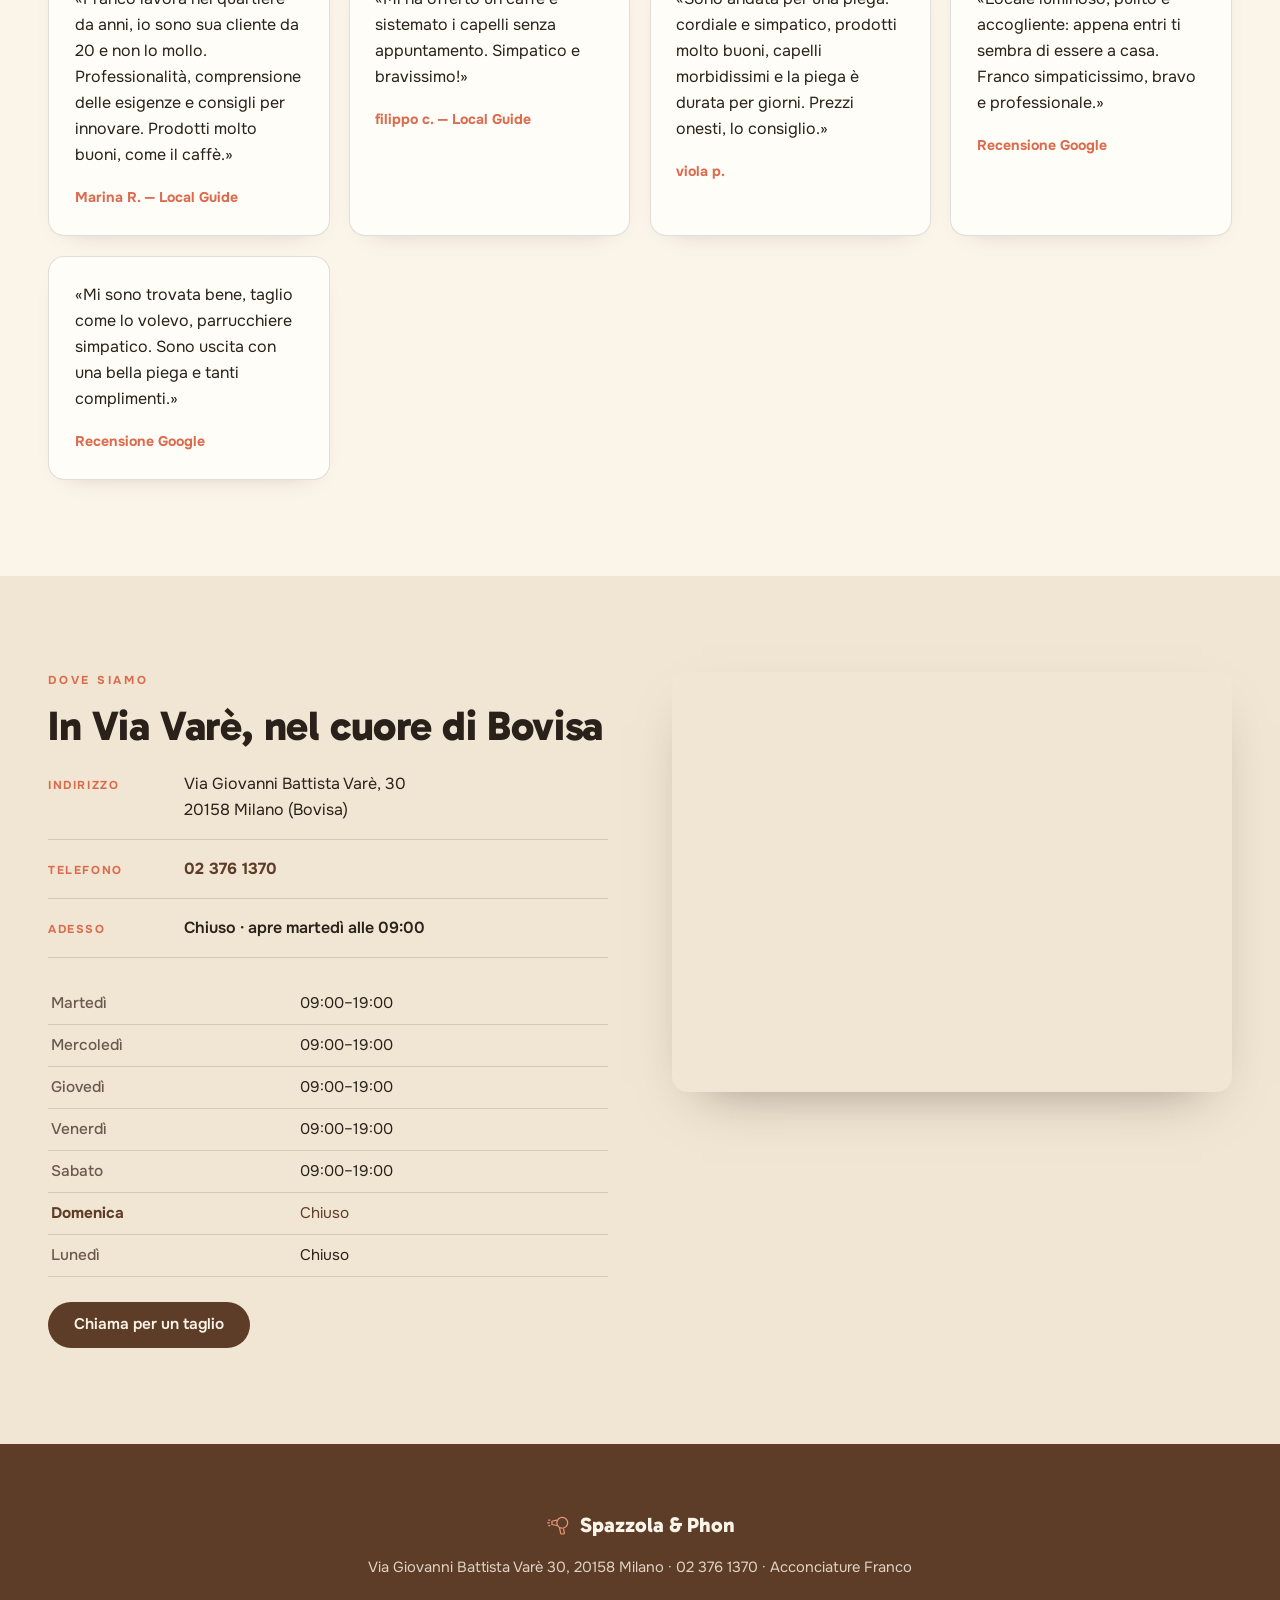
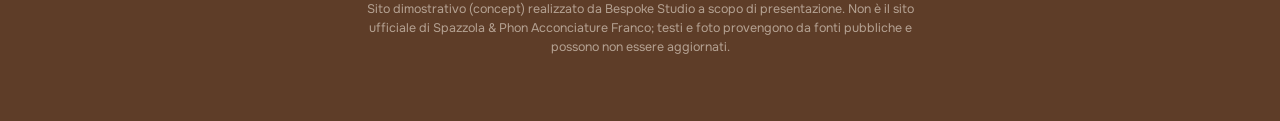
==== commit 206c107e: "fix(i18n): innerHTML al posto di textContent nell'overlay lingua (preventivo) Nessun difetto visibil" ====
--- a/index.html
+++ b/index.html
@@ -243,6 +243,6 @@
 
 <script src="https://cdnjs.cloudflare.com/ajax/libs/gsap/3.12.5/gsap.min.js"></script>
 <script src="https://cdnjs.cloudflare.com/ajax/libs/gsap/3.12.5/ScrollTrigger.min.js"></script>
-<script src="js/main.js?v=1"></script>
+<script src="js/main.js?v=2"></script>
 </body>
 </html>
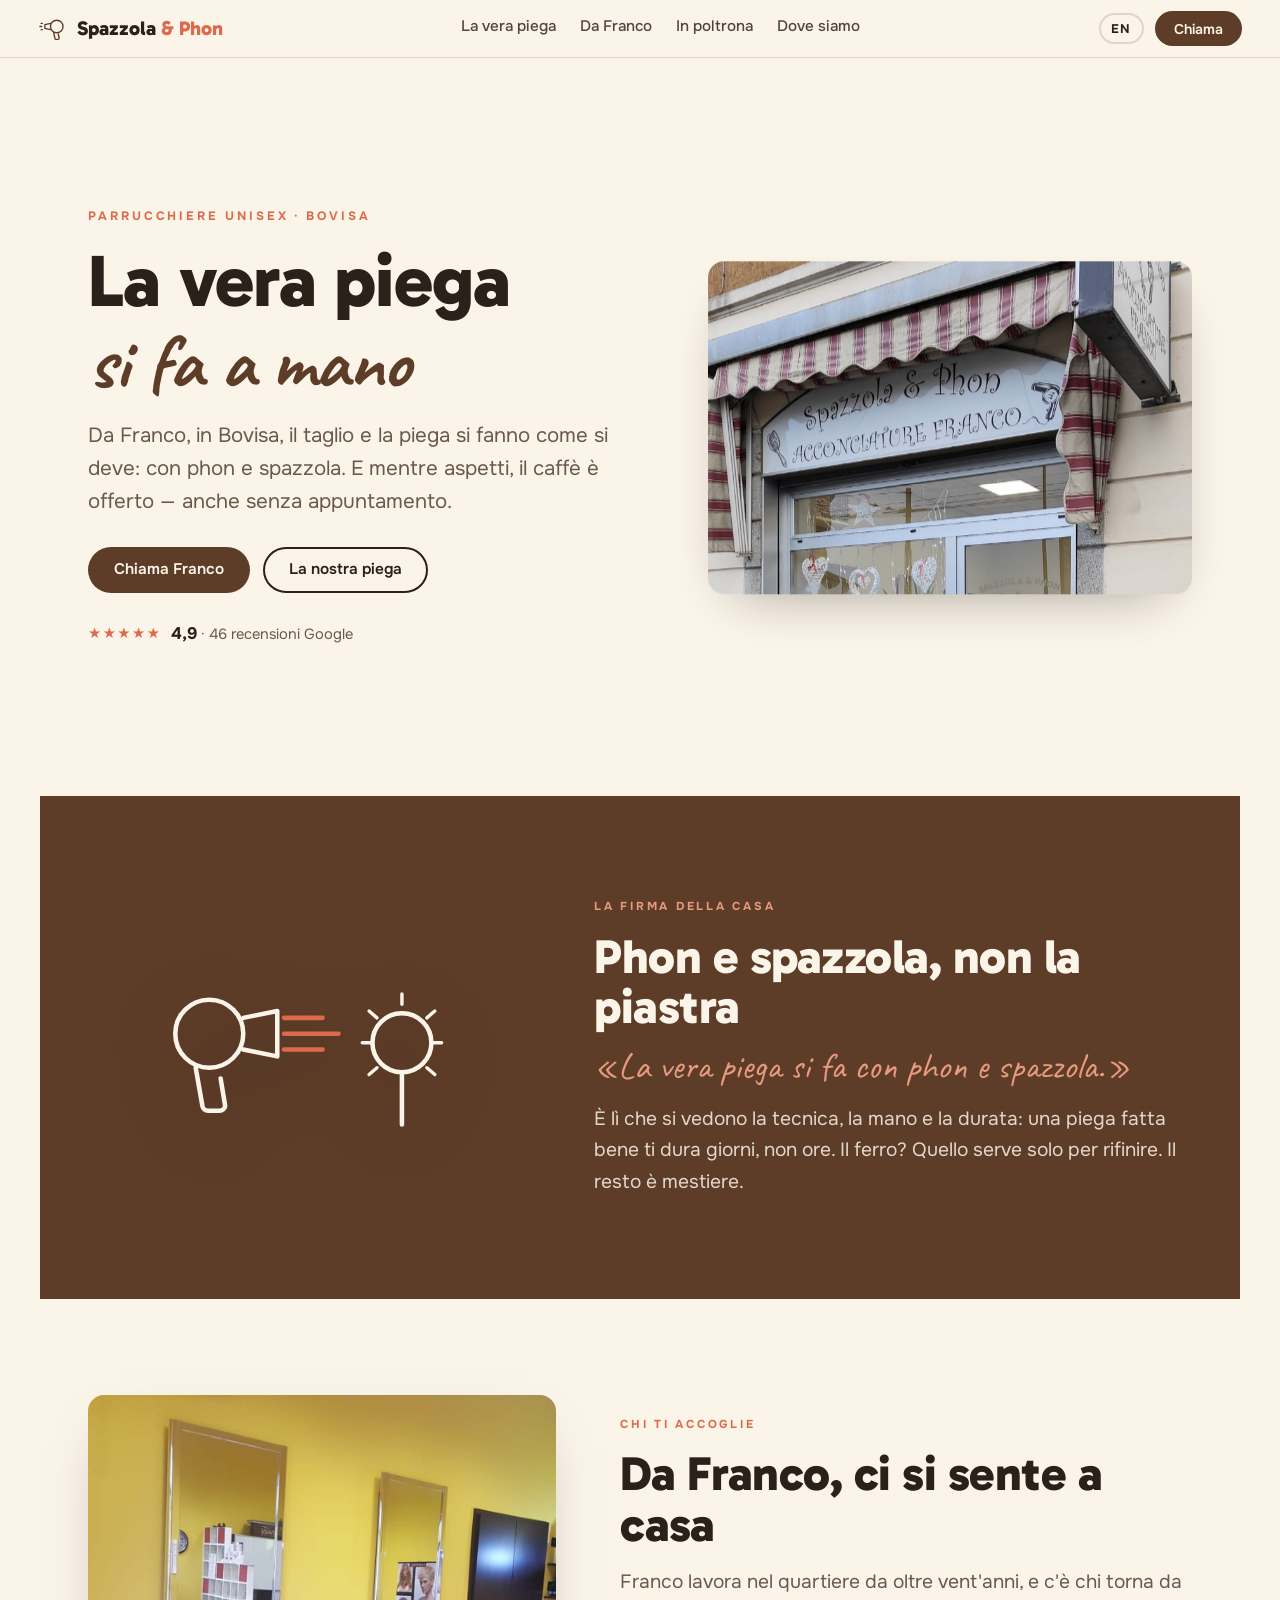
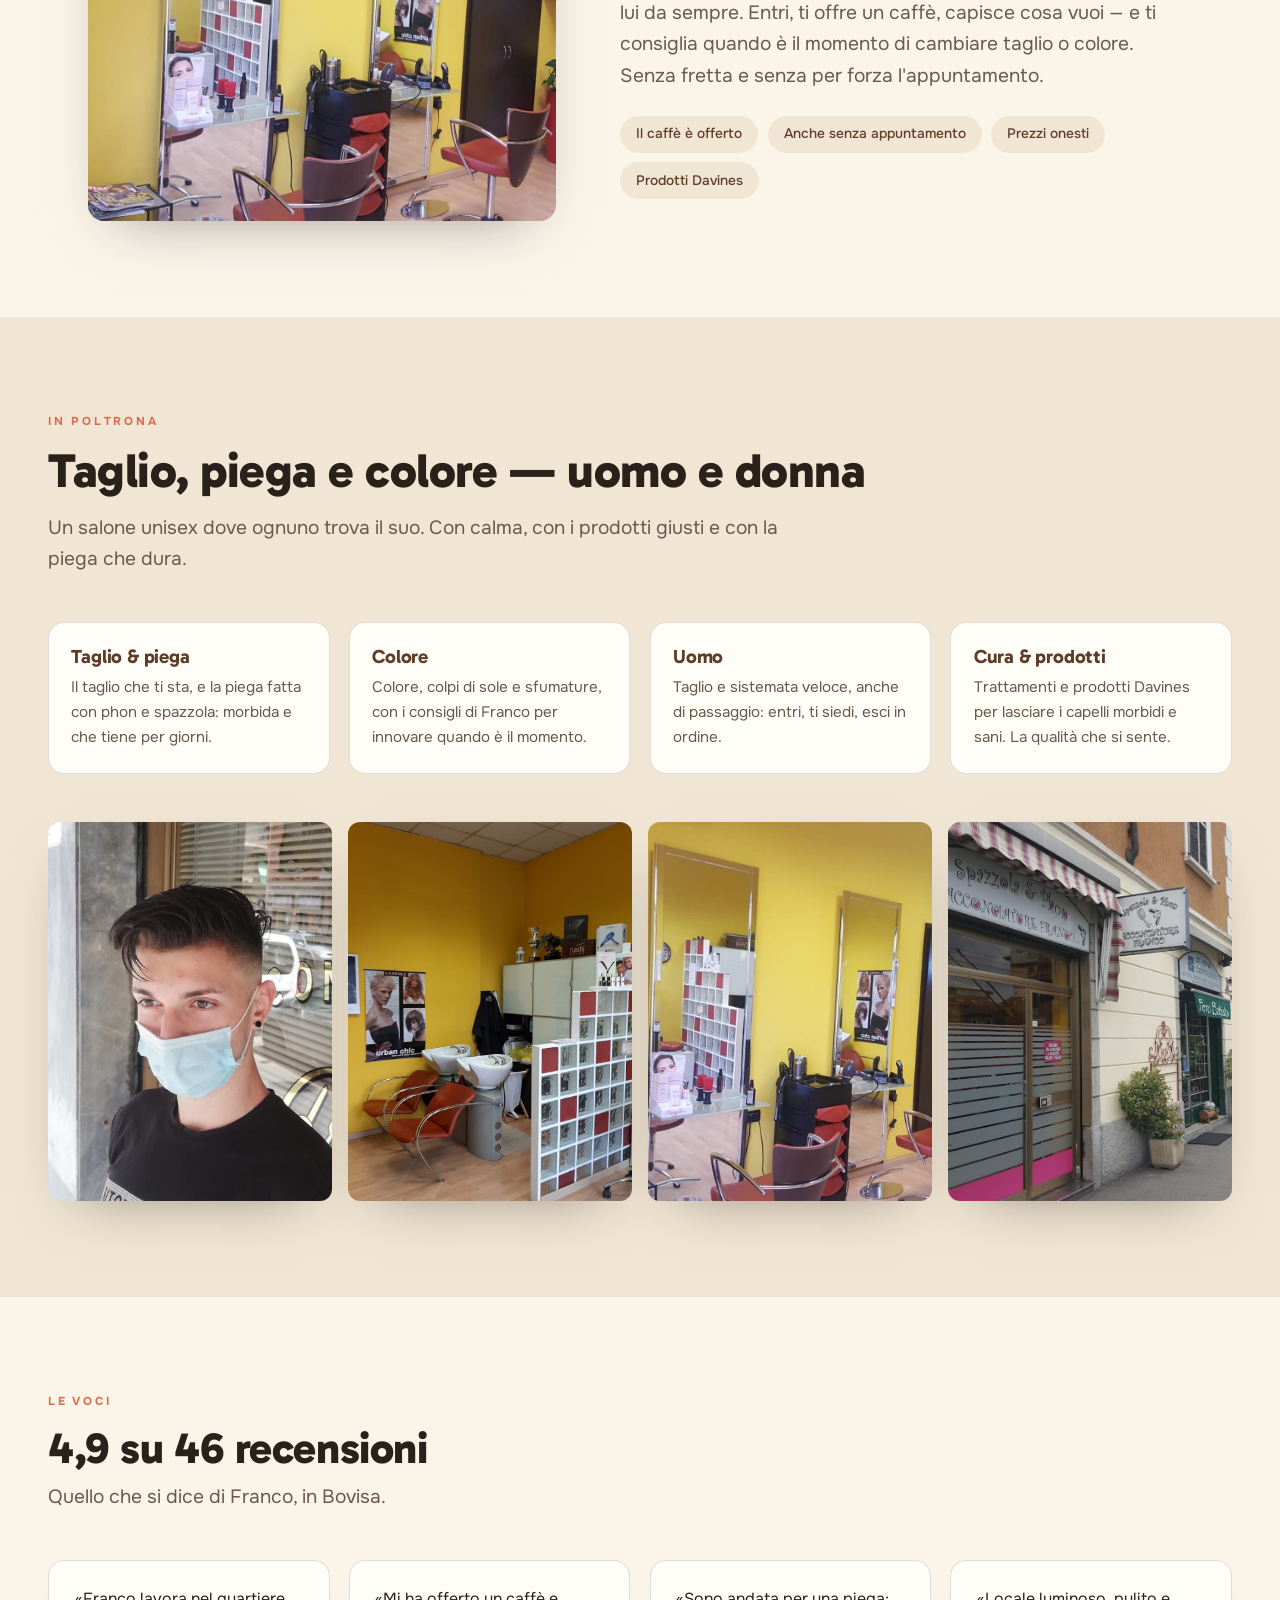
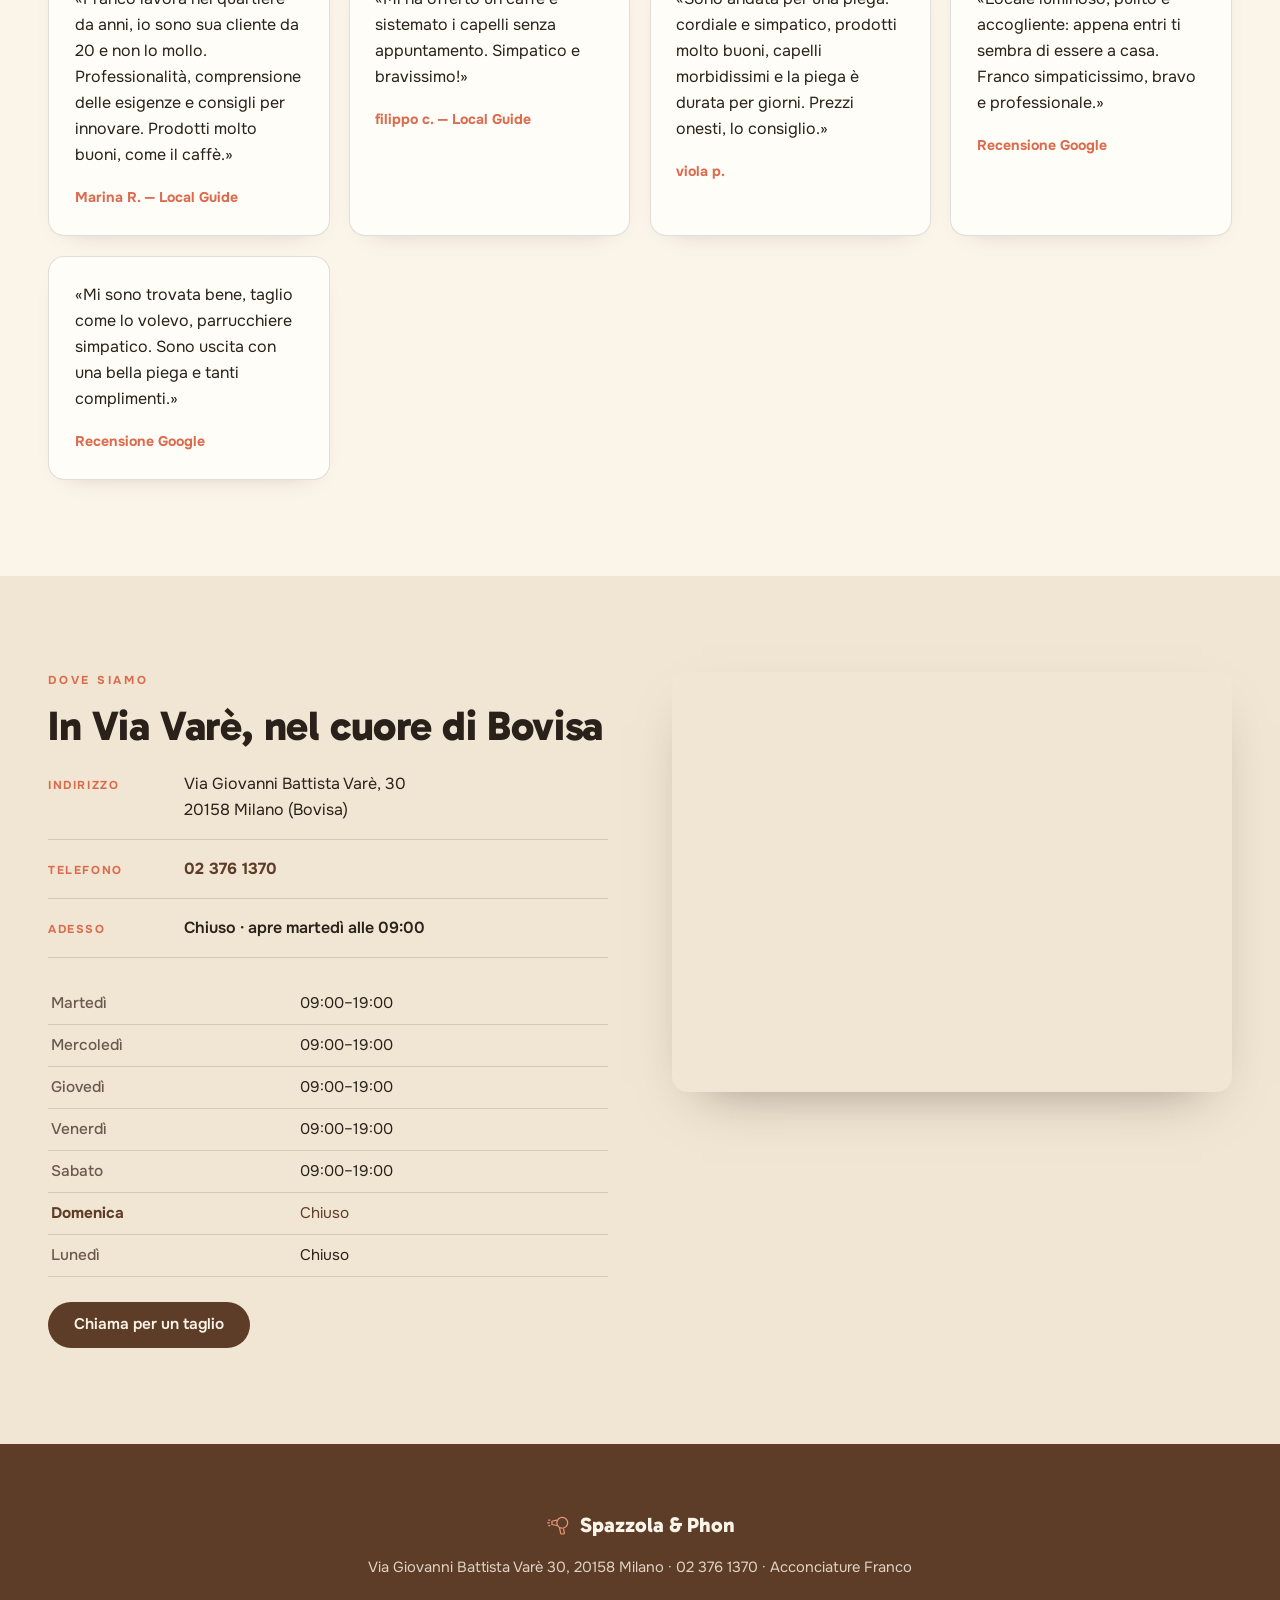
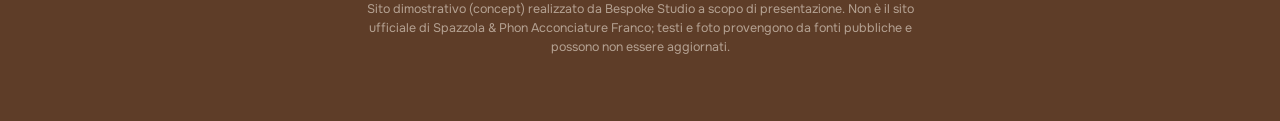
==== commit a13a8674: "Fix: il link tel: chiamava un numero con una cifra in più Il numero scritto a schermo era giusto (sc" ====
--- a/index.html
+++ b/index.html
@@ -19,7 +19,7 @@
 {
   "@context":"https://schema.org","@type":"HairSalon","name":"Spazzola & Phon Acconciature Franco",
   "description":"Salone da parrucchiere unisex in Bovisa: taglio, piega e colore, prodotti Davines. La vera piega fatta con phon e spazzola.",
-  "url":"https://rotenzark.github.io/spazzola-e-phon/","telephone":"+390237611370","image":"https://rotenzark.github.io/spazzola-e-phon/img/og-image.jpg","priceRange":"€€",
+  "url":"https://rotenzark.github.io/spazzola-e-phon/","telephone":"+39023761370","image":"https://rotenzark.github.io/spazzola-e-phon/img/og-image.jpg","priceRange":"€€",
   "address":{"@type":"PostalAddress","streetAddress":"Via Giovanni Battista Varè 30","addressLocality":"Milano","postalCode":"20158","addressCountry":"IT"},
   "aggregateRating":{"@type":"AggregateRating","ratingValue":"4.9","reviewCount":"46"},
   "openingHoursSpecification":[{"@type":"OpeningHoursSpecification","dayOfWeek":["Tuesday","Wednesday","Thursday","Friday","Saturday"],"opens":"09:00","closes":"19:00"}]
@@ -55,7 +55,7 @@
   </nav>
   <div class="site-header__actions">
     <button id="langToggle" class="lang" type="button" aria-label="Switch to English">EN</button>
-    <a class="btn btn--primary" href="tel:+390237611370" data-i18n="cta.chiama">Chiama</a>
+    <a class="btn btn--primary" href="tel:+39023761370" data-i18n="cta.chiama">Chiama</a>
     <button id="burger" class="burger" type="button" aria-label="Menu" aria-controls="mainNav" aria-expanded="false"><span></span><span></span><span></span></button>
   </div>
 </header>
@@ -72,7 +72,7 @@
       </h1>
       <p class="hero__lead reveal-hero" data-i18n="hero.lead">Da Franco, in Bovisa, il taglio e la piega si fanno come si deve: con phon e spazzola. E mentre aspetti, il caffè è offerto — anche senza appuntamento.</p>
       <div class="hero__cta reveal-hero">
-        <a class="btn btn--primary" href="tel:+390237611370" data-i18n="hero.cta1">Chiama Franco</a>
+        <a class="btn btn--primary" href="tel:+39023761370" data-i18n="hero.cta1">Chiama Franco</a>
         <a class="btn btn--ghost" href="#piega" data-i18n="hero.cta2">La nostra piega</a>
       </div>
       <div class="hero__badge reveal-hero" aria-label="Valutazione Google 4,9 su 5">
@@ -203,7 +203,7 @@
       <h2 id="dove-title" class="reveal" data-i18n="dove.title">In Via Varè, nel cuore di Bovisa</h2>
       <ul class="dove__rows reveal">
         <li><span class="dove__lab" data-i18n="dove.addr">Indirizzo</span><span>Via Giovanni Battista Varè, 30<br>20158 Milano (Bovisa)</span></li>
-        <li><span class="dove__lab" data-i18n="dove.tel">Telefono</span><span><a href="tel:+390237611370">02 376 1370</a></span></li>
+        <li><span class="dove__lab" data-i18n="dove.tel">Telefono</span><span><a href="tel:+39023761370">02 376 1370</a></span></li>
         <li><span class="dove__lab" data-i18n="dove.status">Adesso</span><span id="orarioStato" class="dove__status">—</span></li>
       </ul>
       <table class="hours reveal" aria-label="Orari di apertura">
@@ -218,7 +218,7 @@
         </tbody>
       </table>
       <div class="dove__cta reveal">
-        <a class="btn btn--primary" href="tel:+390237611370" data-i18n="dove.call">Chiama per un taglio</a>
+        <a class="btn btn--primary" href="tel:+39023761370" data-i18n="dove.call">Chiama per un taglio</a>
       </div>
     </div>
     <div class="dove__map reveal">
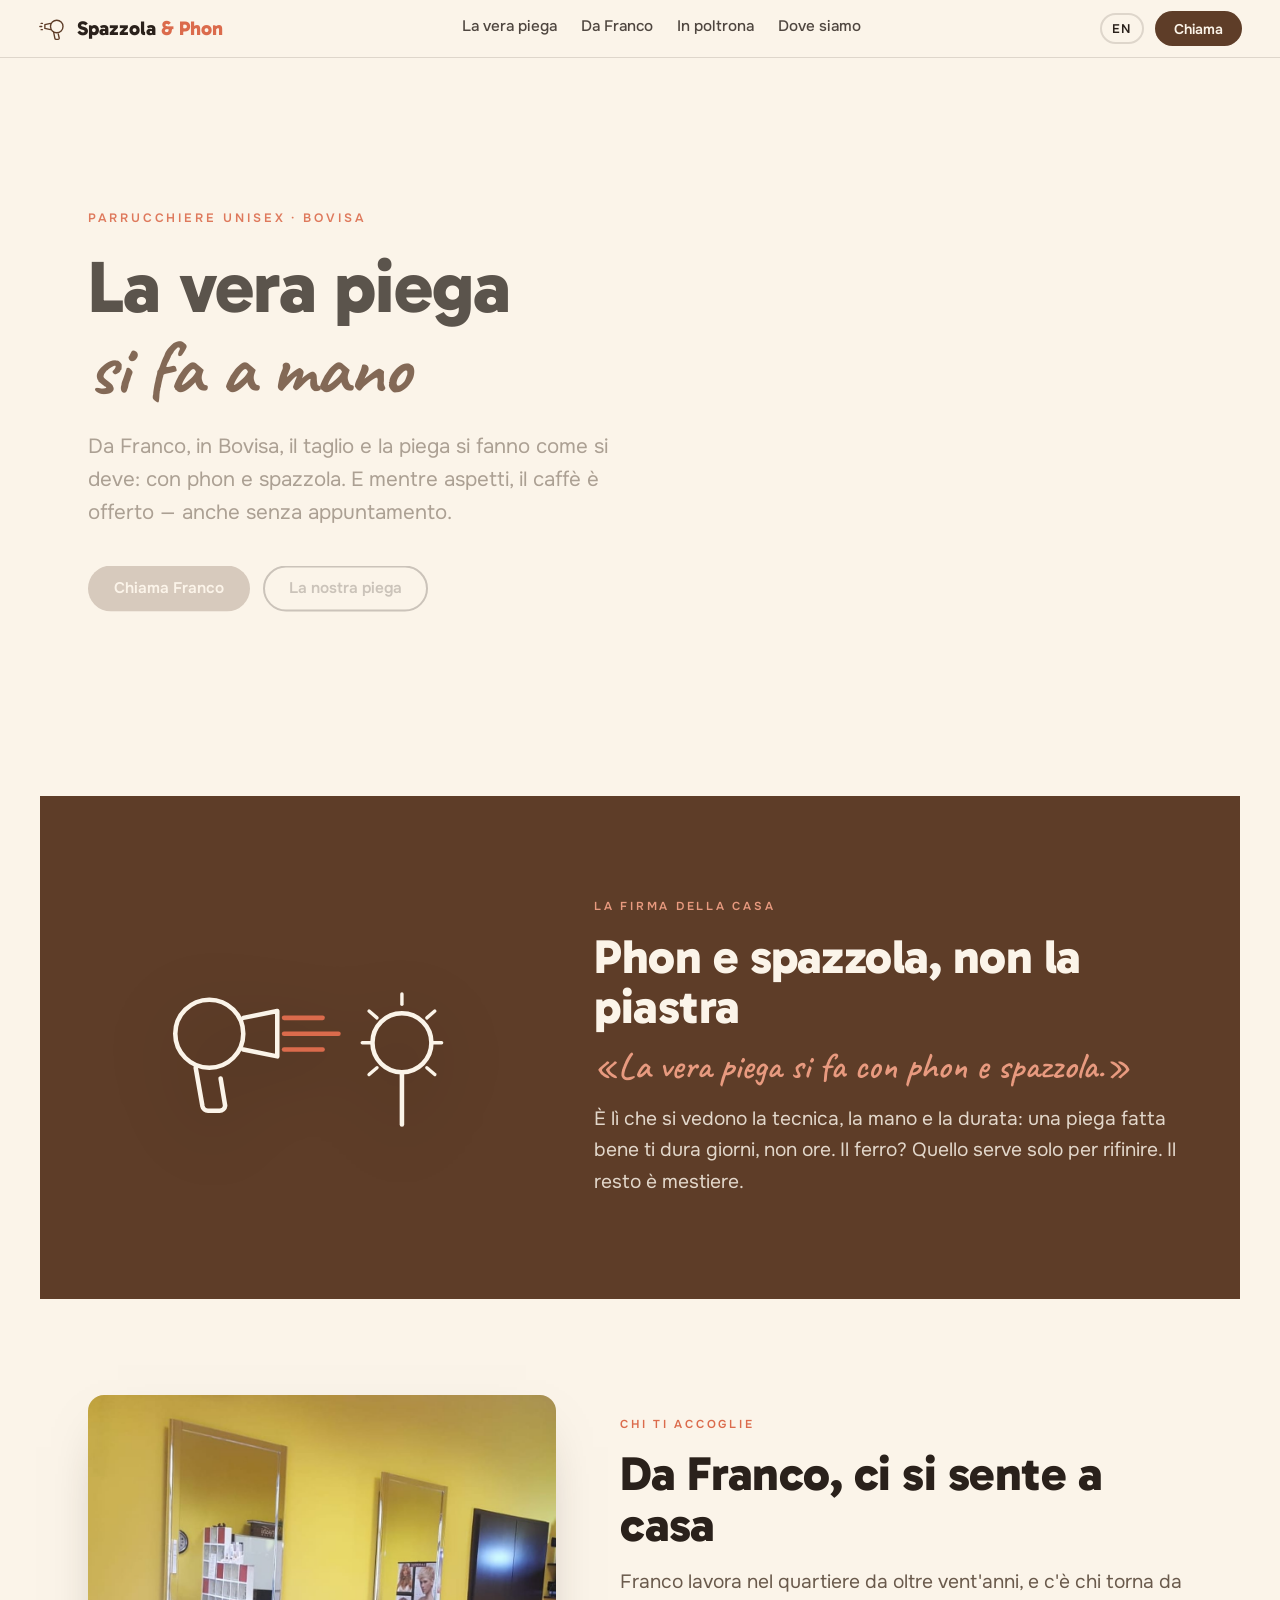
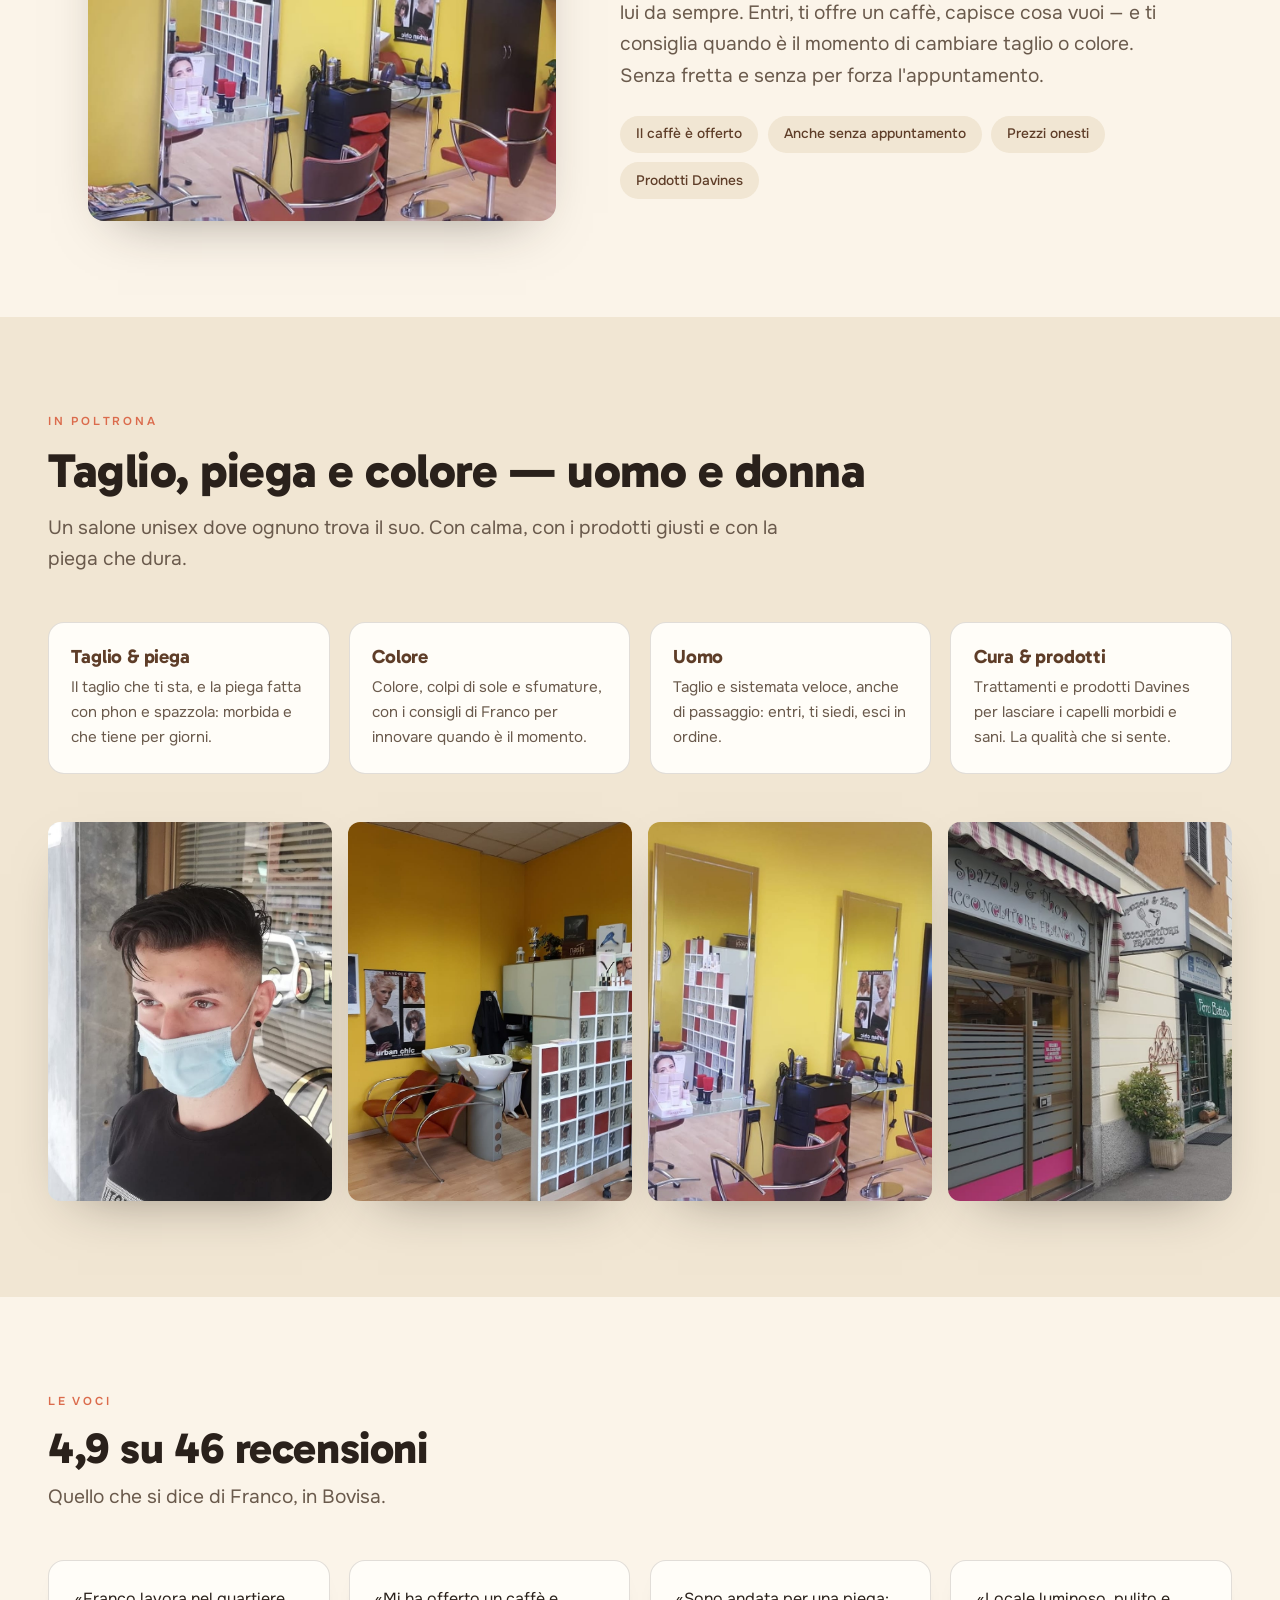
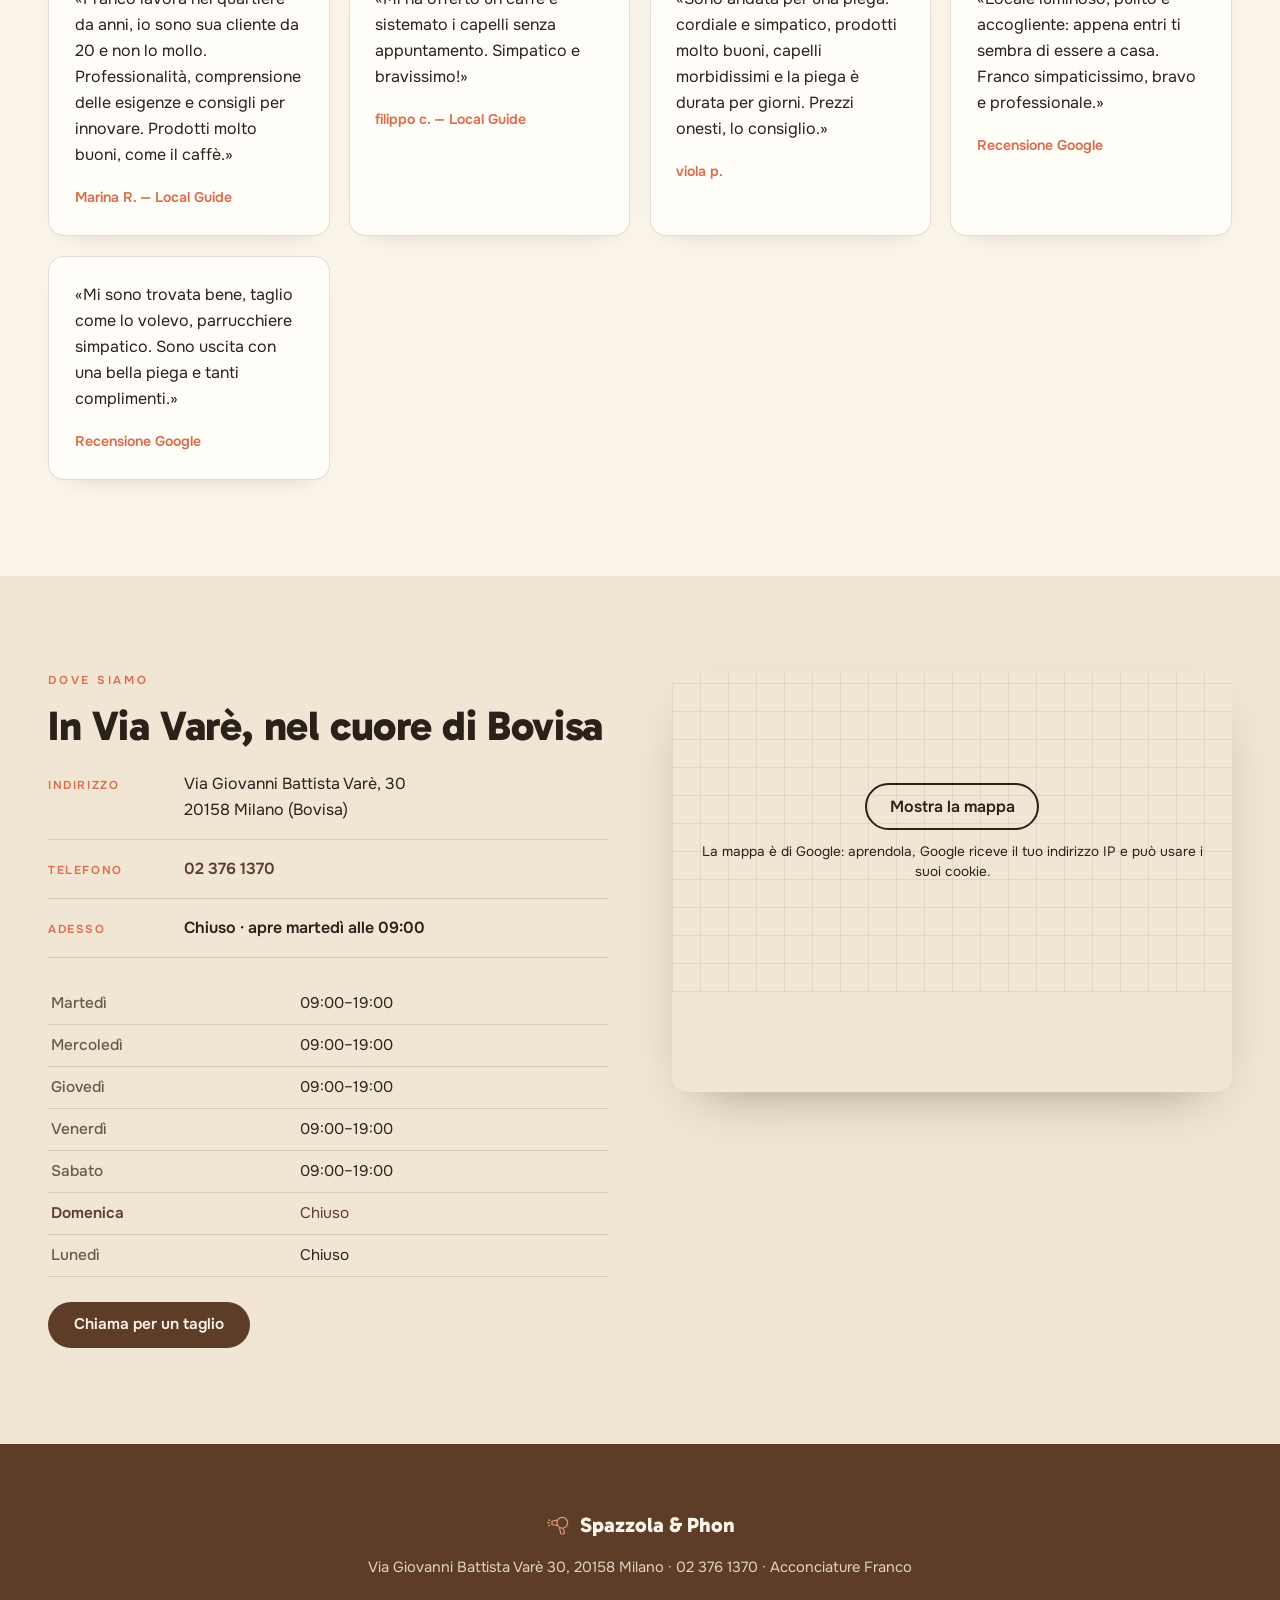
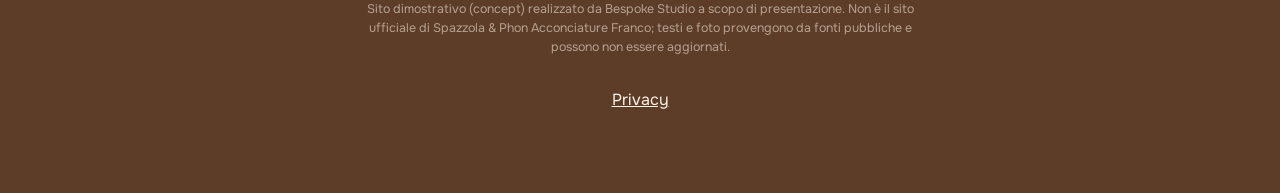
==== commit 4ced1101: "Privacy e pulizia: caratteri sul sito, mappa al clic, informativa, noindex - caratteri copiati nel s" ====
--- a/index.html
+++ b/index.html
@@ -3,6 +3,7 @@
 <head>
 <meta charset="utf-8">
 <meta name="viewport" content="width=device-width, initial-scale=1">
+<meta name="robots" content="noindex">
 <title>Spazzola & Phon — Acconciature Franco · parrucchiere in Bovisa</title>
 <meta name="description" content="Da Franco, in Bovisa: la vera piega si fa con phon e spazzola. Taglio, piega e colore uomo e donna, prodotti Davines, un caffè offerto e nessun bisogno di appuntamento. Via Varè 30, Milano.">
 <meta name="theme-color" content="#5E3D28">
@@ -17,17 +18,38 @@
 <meta property="og:locale" content="it_IT">
 <script type="application/ld+json">
 {
-  "@context":"https://schema.org","@type":"HairSalon","name":"Spazzola & Phon Acconciature Franco",
-  "description":"Salone da parrucchiere unisex in Bovisa: taglio, piega e colore, prodotti Davines. La vera piega fatta con phon e spazzola.",
-  "url":"https://rotenzark.github.io/spazzola-e-phon/","telephone":"+39023761370","image":"https://rotenzark.github.io/spazzola-e-phon/img/og-image.jpg","priceRange":"€€",
-  "address":{"@type":"PostalAddress","streetAddress":"Via Giovanni Battista Varè 30","addressLocality":"Milano","postalCode":"20158","addressCountry":"IT"},
-  "aggregateRating":{"@type":"AggregateRating","ratingValue":"4.9","reviewCount":"46"},
-  "openingHoursSpecification":[{"@type":"OpeningHoursSpecification","dayOfWeek":["Tuesday","Wednesday","Thursday","Friday","Saturday"],"opens":"09:00","closes":"19:00"}]
+  "@context": "https://schema.org",
+  "@type": "HairSalon",
+  "name": "Spazzola & Phon Acconciature Franco",
+  "description": "Salone da parrucchiere unisex in Bovisa: taglio, piega e colore, prodotti Davines. La vera piega fatta con phon e spazzola.",
+  "url": "https://rotenzark.github.io/spazzola-e-phon/",
+  "telephone": "+39023761370",
+  "image": "https://rotenzark.github.io/spazzola-e-phon/img/og-image.jpg",
+  "priceRange": "€€",
+  "address": {
+    "@type": "PostalAddress",
+    "streetAddress": "Via Giovanni Battista Varè 30",
+    "addressLocality": "Milano",
+    "postalCode": "20158",
+    "addressCountry": "IT"
+  },
+  "openingHoursSpecification": [
+    {
+      "@type": "OpeningHoursSpecification",
+      "dayOfWeek": [
+        "Tuesday",
+        "Wednesday",
+        "Thursday",
+        "Friday",
+        "Saturday"
+      ],
+      "opens": "09:00",
+      "closes": "19:00"
+    }
+  ]
 }
 </script>
-<link rel="preconnect" href="https://fonts.googleapis.com">
-<link rel="preconnect" href="https://fonts.gstatic.com" crossorigin>
-<link href="https://fonts.googleapis.com/css2?family=Gabarito:wght@500;600;700;800&family=Caveat:wght@600;700&family=Onest:wght@400;500;600&display=swap" rel="stylesheet">
+<link rel="stylesheet" href="fonts/fonts.css?v=1">
 <link rel="stylesheet" href="css/styles.css?v=1">
 </head>
 <body>
@@ -222,7 +244,7 @@
       </div>
     </div>
     <div class="dove__map reveal">
-      <iframe title="Mappa — Spazzola & Phon, Via Giovanni Battista Varè 30, Milano" src="https://www.google.com/maps?q=Spazzola+e+Phon+Acconciature+Franco+Via+Giovanni+Battista+Var%C3%A8+30+Milano&output=embed" loading="lazy" referrerpolicy="no-referrer-when-downgrade"></iframe>
+      <div class="mappa-clic" data-mappa-clic style="--mappa-h: 320px"><template><iframe title="Mappa — Spazzola & Phon, Via Giovanni Battista Varè 30, Milano" src="https://www.google.com/maps?q=Spazzola+e+Phon+Acconciature+Franco+Via+Giovanni+Battista+Var%C3%A8+30+Milano&output=embed" loading="lazy" referrerpolicy="no-referrer-when-downgrade"></iframe></template><div class="mappa-clic__velo"><a class="mappa-clic__btn" href="https://www.google.com/maps/search/?api=1&amp;query=Spazzola%20e%20Phon%20Acconciature%20Franco%20Via%20Giovanni%20Battista%20Var%C3%A8%2030%20Milano" target="_blank" rel="noopener">Mostra la mappa</a><p class="mappa-clic__nota">La mappa è di Google: aprendola, Google riceve il tuo indirizzo IP e può usare i suoi cookie.</p></div></div>
     </div>
   </section>
 </main>
@@ -234,6 +256,7 @@
   </div>
   <p class="site-footer__addr">Via Giovanni Battista Varè 30, 20158 Milano · 02 376 1370 · Acconciature Franco</p>
   <p class="site-footer__demo" data-i18n="footer.demo">Sito dimostrativo (concept) realizzato da Bespoke Studio a scopo di presentazione. Non è il sito ufficiale di Spazzola & Phon Acconciature Franco; testi e foto provengono da fonti pubbliche e possono non essere aggiornati.</p>
+  <p class="privacy-link"><a href="privacy.html">Privacy</a></p>
 </footer>
 
 <div id="lightbox" class="lightbox" hidden>
@@ -244,5 +267,6 @@
 <script src="https://cdnjs.cloudflare.com/ajax/libs/gsap/3.12.5/gsap.min.js"></script>
 <script src="https://cdnjs.cloudflare.com/ajax/libs/gsap/3.12.5/ScrollTrigger.min.js"></script>
 <script src="js/main.js?v=2"></script>
+<script src="js/mappa-clic.js?v=1" defer></script>
 </body>
 </html>
--- a/fonts/fonts.css
+++ b/fonts/fonts.css
@@ -0,0 +1,334 @@
+/* Caratteri ospitati sul sito: nessuna richiesta a Google Fonts o Fontshare (giro privacy 1/10/2026). Licenze in LICENSE.txt. */
+/* cyrillic-ext */
+@font-face {
+  font-family: 'Caveat';
+  font-style: normal;
+  font-weight: 600;
+  font-display: swap;
+  src: url(caveat-v23-Wnz6HAc5bAfYB2Q7azYYmg8.woff2) format('woff2');
+  unicode-range: U+0460-052F, U+1C80-1C8A, U+20B4, U+2DE0-2DFF, U+A640-A69F, U+FE2E-FE2F;
+}
+/* cyrillic */
+@font-face {
+  font-family: 'Caveat';
+  font-style: normal;
+  font-weight: 600;
+  font-display: swap;
+  src: url(caveat-v23-Wnz6HAc5bAfYB2Q7YjYYmg8.woff2) format('woff2');
+  unicode-range: U+0301, U+0400-045F, U+0490-0491, U+04B0-04B1, U+2116;
+}
+/* latin-ext */
+@font-face {
+  font-family: 'Caveat';
+  font-style: normal;
+  font-weight: 600;
+  font-display: swap;
+  src: url(caveat-v23-Wnz6HAc5bAfYB2Q7aDYYmg8.woff2) format('woff2');
+  unicode-range: U+0100-02BA, U+02BD-02C5, U+02C7-02CC, U+02CE-02D7, U+02DD-02FF, U+0304, U+0308, U+0329, U+1D00-1DBF, U+1E00-1E9F, U+1EF2-1EFF, U+2020, U+20A0-20AB, U+20AD-20C0, U+2113, U+2C60-2C7F, U+A720-A7FF;
+}
+/* latin */
+@font-face {
+  font-family: 'Caveat';
+  font-style: normal;
+  font-weight: 600;
+  font-display: swap;
+  src: url(caveat-v23-Wnz6HAc5bAfYB2Q7ZjYY.woff2) format('woff2');
+  unicode-range: U+0000-00FF, U+0131, U+0152-0153, U+02BB-02BC, U+02C6, U+02DA, U+02DC, U+0304, U+0308, U+0329, U+2000-206F, U+20AC, U+2122, U+2191, U+2193, U+2212, U+2215, U+FEFF, U+FFFD;
+}
+/* cyrillic-ext */
+@font-face {
+  font-family: 'Caveat';
+  font-style: normal;
+  font-weight: 700;
+  font-display: swap;
+  src: url(caveat-v23-Wnz6HAc5bAfYB2Q7azYYmg8.woff2) format('woff2');
+  unicode-range: U+0460-052F, U+1C80-1C8A, U+20B4, U+2DE0-2DFF, U+A640-A69F, U+FE2E-FE2F;
+}
+/* cyrillic */
+@font-face {
+  font-family: 'Caveat';
+  font-style: normal;
+  font-weight: 700;
+  font-display: swap;
+  src: url(caveat-v23-Wnz6HAc5bAfYB2Q7YjYYmg8.woff2) format('woff2');
+  unicode-range: U+0301, U+0400-045F, U+0490-0491, U+04B0-04B1, U+2116;
+}
+/* latin-ext */
+@font-face {
+  font-family: 'Caveat';
+  font-style: normal;
+  font-weight: 700;
+  font-display: swap;
+  src: url(caveat-v23-Wnz6HAc5bAfYB2Q7aDYYmg8.woff2) format('woff2');
+  unicode-range: U+0100-02BA, U+02BD-02C5, U+02C7-02CC, U+02CE-02D7, U+02DD-02FF, U+0304, U+0308, U+0329, U+1D00-1DBF, U+1E00-1E9F, U+1EF2-1EFF, U+2020, U+20A0-20AB, U+20AD-20C0, U+2113, U+2C60-2C7F, U+A720-A7FF;
+}
+/* latin */
+@font-face {
+  font-family: 'Caveat';
+  font-style: normal;
+  font-weight: 700;
+  font-display: swap;
+  src: url(caveat-v23-Wnz6HAc5bAfYB2Q7ZjYY.woff2) format('woff2');
+  unicode-range: U+0000-00FF, U+0131, U+0152-0153, U+02BB-02BC, U+02C6, U+02DA, U+02DC, U+0304, U+0308, U+0329, U+2000-206F, U+20AC, U+2122, U+2191, U+2193, U+2212, U+2215, U+FEFF, U+FFFD;
+}
+/* latin-ext */
+@font-face {
+  font-family: 'Gabarito';
+  font-style: normal;
+  font-weight: 500;
+  font-display: swap;
+  src: url(gabarito-v9-QGYtz_0dZAGKJJ4t3HtmW4XUng.woff2) format('woff2');
+  unicode-range: U+0100-02BA, U+02BD-02C5, U+02C7-02CC, U+02CE-02D7, U+02DD-02FF, U+0304, U+0308, U+0329, U+1D00-1DBF, U+1E00-1E9F, U+1EF2-1EFF, U+2020, U+20A0-20AB, U+20AD-20C0, U+2113, U+2C60-2C7F, U+A720-A7FF;
+}
+/* latin */
+@font-face {
+  font-family: 'Gabarito';
+  font-style: normal;
+  font-weight: 500;
+  font-display: swap;
+  src: url(gabarito-v9-QGYtz_0dZAGKJJ4t3HtoW4U.woff2) format('woff2');
+  unicode-range: U+0000-00FF, U+0131, U+0152-0153, U+02BB-02BC, U+02C6, U+02DA, U+02DC, U+0304, U+0308, U+0329, U+2000-206F, U+20AC, U+2122, U+2191, U+2193, U+2212, U+2215, U+FEFF, U+FFFD;
+}
+/* latin-ext */
+@font-face {
+  font-family: 'Gabarito';
+  font-style: normal;
+  font-weight: 600;
+  font-display: swap;
+  src: url(gabarito-v9-QGYtz_0dZAGKJJ4t3HtmW4XUng.woff2) format('woff2');
+  unicode-range: U+0100-02BA, U+02BD-02C5, U+02C7-02CC, U+02CE-02D7, U+02DD-02FF, U+0304, U+0308, U+0329, U+1D00-1DBF, U+1E00-1E9F, U+1EF2-1EFF, U+2020, U+20A0-20AB, U+20AD-20C0, U+2113, U+2C60-2C7F, U+A720-A7FF;
+}
+/* latin */
+@font-face {
+  font-family: 'Gabarito';
+  font-style: normal;
+  font-weight: 600;
+  font-display: swap;
+  src: url(gabarito-v9-QGYtz_0dZAGKJJ4t3HtoW4U.woff2) format('woff2');
+  unicode-range: U+0000-00FF, U+0131, U+0152-0153, U+02BB-02BC, U+02C6, U+02DA, U+02DC, U+0304, U+0308, U+0329, U+2000-206F, U+20AC, U+2122, U+2191, U+2193, U+2212, U+2215, U+FEFF, U+FFFD;
+}
+/* latin-ext */
+@font-face {
+  font-family: 'Gabarito';
+  font-style: normal;
+  font-weight: 700;
+  font-display: swap;
+  src: url(gabarito-v9-QGYtz_0dZAGKJJ4t3HtmW4XUng.woff2) format('woff2');
+  unicode-range: U+0100-02BA, U+02BD-02C5, U+02C7-02CC, U+02CE-02D7, U+02DD-02FF, U+0304, U+0308, U+0329, U+1D00-1DBF, U+1E00-1E9F, U+1EF2-1EFF, U+2020, U+20A0-20AB, U+20AD-20C0, U+2113, U+2C60-2C7F, U+A720-A7FF;
+}
+/* latin */
+@font-face {
+  font-family: 'Gabarito';
+  font-style: normal;
+  font-weight: 700;
+  font-display: swap;
+  src: url(gabarito-v9-QGYtz_0dZAGKJJ4t3HtoW4U.woff2) format('woff2');
+  unicode-range: U+0000-00FF, U+0131, U+0152-0153, U+02BB-02BC, U+02C6, U+02DA, U+02DC, U+0304, U+0308, U+0329, U+2000-206F, U+20AC, U+2122, U+2191, U+2193, U+2212, U+2215, U+FEFF, U+FFFD;
+}
+/* latin-ext */
+@font-face {
+  font-family: 'Gabarito';
+  font-style: normal;
+  font-weight: 800;
+  font-display: swap;
+  src: url(gabarito-v9-QGYtz_0dZAGKJJ4t3HtmW4XUng.woff2) format('woff2');
+  unicode-range: U+0100-02BA, U+02BD-02C5, U+02C7-02CC, U+02CE-02D7, U+02DD-02FF, U+0304, U+0308, U+0329, U+1D00-1DBF, U+1E00-1E9F, U+1EF2-1EFF, U+2020, U+20A0-20AB, U+20AD-20C0, U+2113, U+2C60-2C7F, U+A720-A7FF;
+}
+/* latin */
+@font-face {
+  font-family: 'Gabarito';
+  font-style: normal;
+  font-weight: 800;
+  font-display: swap;
+  src: url(gabarito-v9-QGYtz_0dZAGKJJ4t3HtoW4U.woff2) format('woff2');
+  unicode-range: U+0000-00FF, U+0131, U+0152-0153, U+02BB-02BC, U+02C6, U+02DA, U+02DC, U+0304, U+0308, U+0329, U+2000-206F, U+20AC, U+2122, U+2191, U+2193, U+2212, U+2215, U+FEFF, U+FFFD;
+}
+/* cyrillic-ext */
+@font-face {
+  font-family: 'Onest';
+  font-style: normal;
+  font-weight: 400;
+  font-display: swap;
+  src: url(onest-v11-gNMKW3F-SZuj7xmS-HY6EQ.woff2) format('woff2');
+  unicode-range: U+0460-052F, U+1C80-1C8A, U+20B4, U+2DE0-2DFF, U+A640-A69F, U+FE2E-FE2F;
+}
+/* cyrillic */
+@font-face {
+  font-family: 'Onest';
+  font-style: normal;
+  font-weight: 400;
+  font-display: swap;
+  src: url(onest-v11-gNMKW3F-SZuj7xmb-HY6EQ.woff2) format('woff2');
+  unicode-range: U+0301, U+0400-045F, U+0490-0491, U+04B0-04B1, U+2116;
+}
+/* math */
+@font-face {
+  font-family: 'Onest';
+  font-style: normal;
+  font-weight: 400;
+  font-display: swap;
+  src: url(onest-v11-gNMKW3F-SZuj7xnj-HY6EQ.woff2) format('woff2');
+  unicode-range: U+0302-0303, U+0305, U+0307-0308, U+0310, U+0312, U+0315, U+031A, U+0326-0327, U+032C, U+032F-0330, U+0332-0333, U+0338, U+033A, U+0346, U+034D, U+0391-03A1, U+03A3-03A9, U+03B1-03C9, U+03D1, U+03D5-03D6, U+03F0-03F1, U+03F4-03F5, U+2016-2017, U+2034-2038, U+203C, U+2040, U+2043, U+2047, U+2050, U+2057, U+205F, U+2070-2071, U+2074-208E, U+2090-209C, U+20D0-20DC, U+20E1, U+20E5-20EF, U+2100-2112, U+2114-2115, U+2117-2121, U+2123-214F, U+2190, U+2192, U+2194-21AE, U+21B0-21E5, U+21F1-21F2, U+21F4-2211, U+2213-2214, U+2216-22FF, U+2308-230B, U+2310, U+2319, U+231C-2321, U+2336-237A, U+237C, U+2395, U+239B-23B7, U+23D0, U+23DC-23E1, U+2474-2475, U+25AF, U+25B3, U+25B7, U+25BD, U+25C1, U+25CA, U+25CC, U+25FB, U+266D-266F, U+27C0-27FF, U+2900-2AFF, U+2B0E-2B11, U+2B30-2B4C, U+2BFE, U+3030, U+FF5B, U+FF5D, U+1D400-1D7FF, U+1EE00-1EEFF;
+}
+/* symbols */
+@font-face {
+  font-family: 'Onest';
+  font-style: normal;
+  font-weight: 400;
+  font-display: swap;
+  src: url(onest-v11-gNMKW3F-SZuj7xnx-HY6EQ.woff2) format('woff2');
+  unicode-range: U+0001-000C, U+000E-001F, U+007F-009F, U+20DD-20E0, U+20E2-20E4, U+2150-218F, U+2190, U+2192, U+2194-2199, U+21AF, U+21E6-21F0, U+21F3, U+2218-2219, U+2299, U+22C4-22C6, U+2300-243F, U+2440-244A, U+2460-24FF, U+25A0-27BF, U+2800-28FF, U+2921-2922, U+2981, U+29BF, U+29EB, U+2B00-2BFF, U+4DC0-4DFF, U+FFF9-FFFB, U+10140-1018E, U+10190-1019C, U+101A0, U+101D0-101FD, U+102E0-102FB, U+10E60-10E7E, U+1D2C0-1D2D3, U+1D2E0-1D37F, U+1F000-1F0FF, U+1F100-1F1AD, U+1F1E6-1F1FF, U+1F30D-1F30F, U+1F315, U+1F31C, U+1F31E, U+1F320-1F32C, U+1F336, U+1F378, U+1F37D, U+1F382, U+1F393-1F39F, U+1F3A7-1F3A8, U+1F3AC-1F3AF, U+1F3C2, U+1F3C4-1F3C6, U+1F3CA-1F3CE, U+1F3D4-1F3E0, U+1F3ED, U+1F3F1-1F3F3, U+1F3F5-1F3F7, U+1F408, U+1F415, U+1F41F, U+1F426, U+1F43F, U+1F441-1F442, U+1F444, U+1F446-1F449, U+1F44C-1F44E, U+1F453, U+1F46A, U+1F47D, U+1F4A3, U+1F4B0, U+1F4B3, U+1F4B9, U+1F4BB, U+1F4BF, U+1F4C8-1F4CB, U+1F4D6, U+1F4DA, U+1F4DF, U+1F4E3-1F4E6, U+1F4EA-1F4ED, U+1F4F7, U+1F4F9-1F4FB, U+1F4FD-1F4FE, U+1F503, U+1F507-1F50B, U+1F50D, U+1F512-1F513, U+1F53E-1F54A, U+1F54F-1F5FA, U+1F610, U+1F650-1F67F, U+1F687, U+1F68D, U+1F691, U+1F694, U+1F698, U+1F6AD, U+1F6B2, U+1F6B9-1F6BA, U+1F6BC, U+1F6C6-1F6CF, U+1F6D3-1F6D7, U+1F6E0-1F6EA, U+1F6F0-1F6F3, U+1F6F7-1F6FC, U+1F700-1F7FF, U+1F800-1F80B, U+1F810-1F847, U+1F850-1F859, U+1F860-1F887, U+1F890-1F8AD, U+1F8B0-1F8BB, U+1F8C0-1F8C1, U+1F900-1F90B, U+1F93B, U+1F946, U+1F984, U+1F996, U+1F9E9, U+1FA00-1FA6F, U+1FA70-1FA7C, U+1FA80-1FA89, U+1FA8F-1FAC6, U+1FACE-1FADC, U+1FADF-1FAE9, U+1FAF0-1FAF8, U+1FB00-1FBFF;
+}
+/* vietnamese */
+@font-face {
+  font-family: 'Onest';
+  font-style: normal;
+  font-weight: 400;
+  font-display: swap;
+  src: url(onest-v11-gNMKW3F-SZuj7xmQ-HY6EQ.woff2) format('woff2');
+  unicode-range: U+0102-0103, U+0110-0111, U+0128-0129, U+0168-0169, U+01A0-01A1, U+01AF-01B0, U+0300-0301, U+0303-0304, U+0308-0309, U+0323, U+0329, U+1EA0-1EF9, U+20AB;
+}
+/* latin-ext */
+@font-face {
+  font-family: 'Onest';
+  font-style: normal;
+  font-weight: 400;
+  font-display: swap;
+  src: url(onest-v11-gNMKW3F-SZuj7xmR-HY6EQ.woff2) format('woff2');
+  unicode-range: U+0100-02BA, U+02BD-02C5, U+02C7-02CC, U+02CE-02D7, U+02DD-02FF, U+0304, U+0308, U+0329, U+1D00-1DBF, U+1E00-1E9F, U+1EF2-1EFF, U+2020, U+20A0-20AB, U+20AD-20C0, U+2113, U+2C60-2C7F, U+A720-A7FF;
+}
+/* latin */
+@font-face {
+  font-family: 'Onest';
+  font-style: normal;
+  font-weight: 400;
+  font-display: swap;
+  src: url(onest-v11-gNMKW3F-SZuj7xmf-HY.woff2) format('woff2');
+  unicode-range: U+0000-00FF, U+0131, U+0152-0153, U+02BB-02BC, U+02C6, U+02DA, U+02DC, U+0304, U+0308, U+0329, U+2000-206F, U+20AC, U+2122, U+2191, U+2193, U+2212, U+2215, U+FEFF, U+FFFD;
+}
+/* cyrillic-ext */
+@font-face {
+  font-family: 'Onest';
+  font-style: normal;
+  font-weight: 500;
+  font-display: swap;
+  src: url(onest-v11-gNMKW3F-SZuj7xmS-HY6EQ.woff2) format('woff2');
+  unicode-range: U+0460-052F, U+1C80-1C8A, U+20B4, U+2DE0-2DFF, U+A640-A69F, U+FE2E-FE2F;
+}
+/* cyrillic */
+@font-face {
+  font-family: 'Onest';
+  font-style: normal;
+  font-weight: 500;
+  font-display: swap;
+  src: url(onest-v11-gNMKW3F-SZuj7xmb-HY6EQ.woff2) format('woff2');
+  unicode-range: U+0301, U+0400-045F, U+0490-0491, U+04B0-04B1, U+2116;
+}
+/* math */
+@font-face {
+  font-family: 'Onest';
+  font-style: normal;
+  font-weight: 500;
+  font-display: swap;
+  src: url(onest-v11-gNMKW3F-SZuj7xnj-HY6EQ.woff2) format('woff2');
+  unicode-range: U+0302-0303, U+0305, U+0307-0308, U+0310, U+0312, U+0315, U+031A, U+0326-0327, U+032C, U+032F-0330, U+0332-0333, U+0338, U+033A, U+0346, U+034D, U+0391-03A1, U+03A3-03A9, U+03B1-03C9, U+03D1, U+03D5-03D6, U+03F0-03F1, U+03F4-03F5, U+2016-2017, U+2034-2038, U+203C, U+2040, U+2043, U+2047, U+2050, U+2057, U+205F, U+2070-2071, U+2074-208E, U+2090-209C, U+20D0-20DC, U+20E1, U+20E5-20EF, U+2100-2112, U+2114-2115, U+2117-2121, U+2123-214F, U+2190, U+2192, U+2194-21AE, U+21B0-21E5, U+21F1-21F2, U+21F4-2211, U+2213-2214, U+2216-22FF, U+2308-230B, U+2310, U+2319, U+231C-2321, U+2336-237A, U+237C, U+2395, U+239B-23B7, U+23D0, U+23DC-23E1, U+2474-2475, U+25AF, U+25B3, U+25B7, U+25BD, U+25C1, U+25CA, U+25CC, U+25FB, U+266D-266F, U+27C0-27FF, U+2900-2AFF, U+2B0E-2B11, U+2B30-2B4C, U+2BFE, U+3030, U+FF5B, U+FF5D, U+1D400-1D7FF, U+1EE00-1EEFF;
+}
+/* symbols */
+@font-face {
+  font-family: 'Onest';
+  font-style: normal;
+  font-weight: 500;
+  font-display: swap;
+  src: url(onest-v11-gNMKW3F-SZuj7xnx-HY6EQ.woff2) format('woff2');
+  unicode-range: U+0001-000C, U+000E-001F, U+007F-009F, U+20DD-20E0, U+20E2-20E4, U+2150-218F, U+2190, U+2192, U+2194-2199, U+21AF, U+21E6-21F0, U+21F3, U+2218-2219, U+2299, U+22C4-22C6, U+2300-243F, U+2440-244A, U+2460-24FF, U+25A0-27BF, U+2800-28FF, U+2921-2922, U+2981, U+29BF, U+29EB, U+2B00-2BFF, U+4DC0-4DFF, U+FFF9-FFFB, U+10140-1018E, U+10190-1019C, U+101A0, U+101D0-101FD, U+102E0-102FB, U+10E60-10E7E, U+1D2C0-1D2D3, U+1D2E0-1D37F, U+1F000-1F0FF, U+1F100-1F1AD, U+1F1E6-1F1FF, U+1F30D-1F30F, U+1F315, U+1F31C, U+1F31E, U+1F320-1F32C, U+1F336, U+1F378, U+1F37D, U+1F382, U+1F393-1F39F, U+1F3A7-1F3A8, U+1F3AC-1F3AF, U+1F3C2, U+1F3C4-1F3C6, U+1F3CA-1F3CE, U+1F3D4-1F3E0, U+1F3ED, U+1F3F1-1F3F3, U+1F3F5-1F3F7, U+1F408, U+1F415, U+1F41F, U+1F426, U+1F43F, U+1F441-1F442, U+1F444, U+1F446-1F449, U+1F44C-1F44E, U+1F453, U+1F46A, U+1F47D, U+1F4A3, U+1F4B0, U+1F4B3, U+1F4B9, U+1F4BB, U+1F4BF, U+1F4C8-1F4CB, U+1F4D6, U+1F4DA, U+1F4DF, U+1F4E3-1F4E6, U+1F4EA-1F4ED, U+1F4F7, U+1F4F9-1F4FB, U+1F4FD-1F4FE, U+1F503, U+1F507-1F50B, U+1F50D, U+1F512-1F513, U+1F53E-1F54A, U+1F54F-1F5FA, U+1F610, U+1F650-1F67F, U+1F687, U+1F68D, U+1F691, U+1F694, U+1F698, U+1F6AD, U+1F6B2, U+1F6B9-1F6BA, U+1F6BC, U+1F6C6-1F6CF, U+1F6D3-1F6D7, U+1F6E0-1F6EA, U+1F6F0-1F6F3, U+1F6F7-1F6FC, U+1F700-1F7FF, U+1F800-1F80B, U+1F810-1F847, U+1F850-1F859, U+1F860-1F887, U+1F890-1F8AD, U+1F8B0-1F8BB, U+1F8C0-1F8C1, U+1F900-1F90B, U+1F93B, U+1F946, U+1F984, U+1F996, U+1F9E9, U+1FA00-1FA6F, U+1FA70-1FA7C, U+1FA80-1FA89, U+1FA8F-1FAC6, U+1FACE-1FADC, U+1FADF-1FAE9, U+1FAF0-1FAF8, U+1FB00-1FBFF;
+}
+/* vietnamese */
+@font-face {
+  font-family: 'Onest';
+  font-style: normal;
+  font-weight: 500;
+  font-display: swap;
+  src: url(onest-v11-gNMKW3F-SZuj7xmQ-HY6EQ.woff2) format('woff2');
+  unicode-range: U+0102-0103, U+0110-0111, U+0128-0129, U+0168-0169, U+01A0-01A1, U+01AF-01B0, U+0300-0301, U+0303-0304, U+0308-0309, U+0323, U+0329, U+1EA0-1EF9, U+20AB;
+}
+/* latin-ext */
+@font-face {
+  font-family: 'Onest';
+  font-style: normal;
+  font-weight: 500;
+  font-display: swap;
+  src: url(onest-v11-gNMKW3F-SZuj7xmR-HY6EQ.woff2) format('woff2');
+  unicode-range: U+0100-02BA, U+02BD-02C5, U+02C7-02CC, U+02CE-02D7, U+02DD-02FF, U+0304, U+0308, U+0329, U+1D00-1DBF, U+1E00-1E9F, U+1EF2-1EFF, U+2020, U+20A0-20AB, U+20AD-20C0, U+2113, U+2C60-2C7F, U+A720-A7FF;
+}
+/* latin */
+@font-face {
+  font-family: 'Onest';
+  font-style: normal;
+  font-weight: 500;
+  font-display: swap;
+  src: url(onest-v11-gNMKW3F-SZuj7xmf-HY.woff2) format('woff2');
+  unicode-range: U+0000-00FF, U+0131, U+0152-0153, U+02BB-02BC, U+02C6, U+02DA, U+02DC, U+0304, U+0308, U+0329, U+2000-206F, U+20AC, U+2122, U+2191, U+2193, U+2212, U+2215, U+FEFF, U+FFFD;
+}
+/* cyrillic-ext */
+@font-face {
+  font-family: 'Onest';
+  font-style: normal;
+  font-weight: 600;
+  font-display: swap;
+  src: url(onest-v11-gNMKW3F-SZuj7xmS-HY6EQ.woff2) format('woff2');
+  unicode-range: U+0460-052F, U+1C80-1C8A, U+20B4, U+2DE0-2DFF, U+A640-A69F, U+FE2E-FE2F;
+}
+/* cyrillic */
+@font-face {
+  font-family: 'Onest';
+  font-style: normal;
+  font-weight: 600;
+  font-display: swap;
+  src: url(onest-v11-gNMKW3F-SZuj7xmb-HY6EQ.woff2) format('woff2');
+  unicode-range: U+0301, U+0400-045F, U+0490-0491, U+04B0-04B1, U+2116;
+}
+/* math */
+@font-face {
+  font-family: 'Onest';
+  font-style: normal;
+  font-weight: 600;
+  font-display: swap;
+  src: url(onest-v11-gNMKW3F-SZuj7xnj-HY6EQ.woff2) format('woff2');
+  unicode-range: U+0302-0303, U+0305, U+0307-0308, U+0310, U+0312, U+0315, U+031A, U+0326-0327, U+032C, U+032F-0330, U+0332-0333, U+0338, U+033A, U+0346, U+034D, U+0391-03A1, U+03A3-03A9, U+03B1-03C9, U+03D1, U+03D5-03D6, U+03F0-03F1, U+03F4-03F5, U+2016-2017, U+2034-2038, U+203C, U+2040, U+2043, U+2047, U+2050, U+2057, U+205F, U+2070-2071, U+2074-208E, U+2090-209C, U+20D0-20DC, U+20E1, U+20E5-20EF, U+2100-2112, U+2114-2115, U+2117-2121, U+2123-214F, U+2190, U+2192, U+2194-21AE, U+21B0-21E5, U+21F1-21F2, U+21F4-2211, U+2213-2214, U+2216-22FF, U+2308-230B, U+2310, U+2319, U+231C-2321, U+2336-237A, U+237C, U+2395, U+239B-23B7, U+23D0, U+23DC-23E1, U+2474-2475, U+25AF, U+25B3, U+25B7, U+25BD, U+25C1, U+25CA, U+25CC, U+25FB, U+266D-266F, U+27C0-27FF, U+2900-2AFF, U+2B0E-2B11, U+2B30-2B4C, U+2BFE, U+3030, U+FF5B, U+FF5D, U+1D400-1D7FF, U+1EE00-1EEFF;
+}
+/* symbols */
+@font-face {
+  font-family: 'Onest';
+  font-style: normal;
+  font-weight: 600;
+  font-display: swap;
+  src: url(onest-v11-gNMKW3F-SZuj7xnx-HY6EQ.woff2) format('woff2');
+  unicode-range: U+0001-000C, U+000E-001F, U+007F-009F, U+20DD-20E0, U+20E2-20E4, U+2150-218F, U+2190, U+2192, U+2194-2199, U+21AF, U+21E6-21F0, U+21F3, U+2218-2219, U+2299, U+22C4-22C6, U+2300-243F, U+2440-244A, U+2460-24FF, U+25A0-27BF, U+2800-28FF, U+2921-2922, U+2981, U+29BF, U+29EB, U+2B00-2BFF, U+4DC0-4DFF, U+FFF9-FFFB, U+10140-1018E, U+10190-1019C, U+101A0, U+101D0-101FD, U+102E0-102FB, U+10E60-10E7E, U+1D2C0-1D2D3, U+1D2E0-1D37F, U+1F000-1F0FF, U+1F100-1F1AD, U+1F1E6-1F1FF, U+1F30D-1F30F, U+1F315, U+1F31C, U+1F31E, U+1F320-1F32C, U+1F336, U+1F378, U+1F37D, U+1F382, U+1F393-1F39F, U+1F3A7-1F3A8, U+1F3AC-1F3AF, U+1F3C2, U+1F3C4-1F3C6, U+1F3CA-1F3CE, U+1F3D4-1F3E0, U+1F3ED, U+1F3F1-1F3F3, U+1F3F5-1F3F7, U+1F408, U+1F415, U+1F41F, U+1F426, U+1F43F, U+1F441-1F442, U+1F444, U+1F446-1F449, U+1F44C-1F44E, U+1F453, U+1F46A, U+1F47D, U+1F4A3, U+1F4B0, U+1F4B3, U+1F4B9, U+1F4BB, U+1F4BF, U+1F4C8-1F4CB, U+1F4D6, U+1F4DA, U+1F4DF, U+1F4E3-1F4E6, U+1F4EA-1F4ED, U+1F4F7, U+1F4F9-1F4FB, U+1F4FD-1F4FE, U+1F503, U+1F507-1F50B, U+1F50D, U+1F512-1F513, U+1F53E-1F54A, U+1F54F-1F5FA, U+1F610, U+1F650-1F67F, U+1F687, U+1F68D, U+1F691, U+1F694, U+1F698, U+1F6AD, U+1F6B2, U+1F6B9-1F6BA, U+1F6BC, U+1F6C6-1F6CF, U+1F6D3-1F6D7, U+1F6E0-1F6EA, U+1F6F0-1F6F3, U+1F6F7-1F6FC, U+1F700-1F7FF, U+1F800-1F80B, U+1F810-1F847, U+1F850-1F859, U+1F860-1F887, U+1F890-1F8AD, U+1F8B0-1F8BB, U+1F8C0-1F8C1, U+1F900-1F90B, U+1F93B, U+1F946, U+1F984, U+1F996, U+1F9E9, U+1FA00-1FA6F, U+1FA70-1FA7C, U+1FA80-1FA89, U+1FA8F-1FAC6, U+1FACE-1FADC, U+1FADF-1FAE9, U+1FAF0-1FAF8, U+1FB00-1FBFF;
+}
+/* vietnamese */
+@font-face {
+  font-family: 'Onest';
+  font-style: normal;
+  font-weight: 600;
+  font-display: swap;
+  src: url(onest-v11-gNMKW3F-SZuj7xmQ-HY6EQ.woff2) format('woff2');
+  unicode-range: U+0102-0103, U+0110-0111, U+0128-0129, U+0168-0169, U+01A0-01A1, U+01AF-01B0, U+0300-0301, U+0303-0304, U+0308-0309, U+0323, U+0329, U+1EA0-1EF9, U+20AB;
+}
+/* latin-ext */
+@font-face {
+  font-family: 'Onest';
+  font-style: normal;
+  font-weight: 600;
+  font-display: swap;
+  src: url(onest-v11-gNMKW3F-SZuj7xmR-HY6EQ.woff2) format('woff2');
+  unicode-range: U+0100-02BA, U+02BD-02C5, U+02C7-02CC, U+02CE-02D7, U+02DD-02FF, U+0304, U+0308, U+0329, U+1D00-1DBF, U+1E00-1E9F, U+1EF2-1EFF, U+2020, U+20A0-20AB, U+20AD-20C0, U+2113, U+2C60-2C7F, U+A720-A7FF;
+}
+/* latin */
+@font-face {
+  font-family: 'Onest';
+  font-style: normal;
+  font-weight: 600;
+  font-display: swap;
+  src: url(onest-v11-gNMKW3F-SZuj7xmf-HY.woff2) format('woff2');
+  unicode-range: U+0000-00FF, U+0131, U+0152-0153, U+02BB-02BC, U+02C6, U+02DA, U+02DC, U+0304, U+0308, U+0329, U+2000-206F, U+20AC, U+2122, U+2191, U+2193, U+2212, U+2215, U+FEFF, U+FFFD;
+}
--- a/css/styles.css
+++ b/css/styles.css
@@ -172,3 +172,12 @@
   .poltrona__grid{grid-template-columns:1fr 1fr}
   .dove__rows li{grid-template-columns:1fr}
 }
+
+/*MAPPACLIC*/
+/* la mappa Google si carica solo al clic (giro privacy 1/10/2026) */
+.mappa-clic { display: flex; align-items: center; justify-content: center; width: 100%; height: 100%; min-height: var(--mappa-h, 320px); box-sizing: border-box; padding: 24px; text-align: center; background: repeating-linear-gradient(0deg, rgba(127, 127, 127, 0.14) 0 1px, transparent 1px 28px), repeating-linear-gradient(90deg, rgba(127, 127, 127, 0.14) 0 1px, transparent 1px 28px); }
+.mappa-clic__velo { display: flex; flex-direction: column; align-items: center; gap: 12px; max-width: 32em; }
+.mappa-clic__btn { display: inline-block; padding: 0.75em 1.4em; border: 2px solid currentColor; border-radius: 999px; color: inherit; font: inherit; font-weight: 600; line-height: 1.2; text-decoration: none; background: transparent; cursor: pointer; }
+.mappa-clic__btn:hover, .mappa-clic__btn:focus-visible { text-decoration: underline; }
+.mappa-clic__nota { margin: 0; font-size: 0.85em; line-height: 1.45; }
+/*/MAPPACLIC*/
